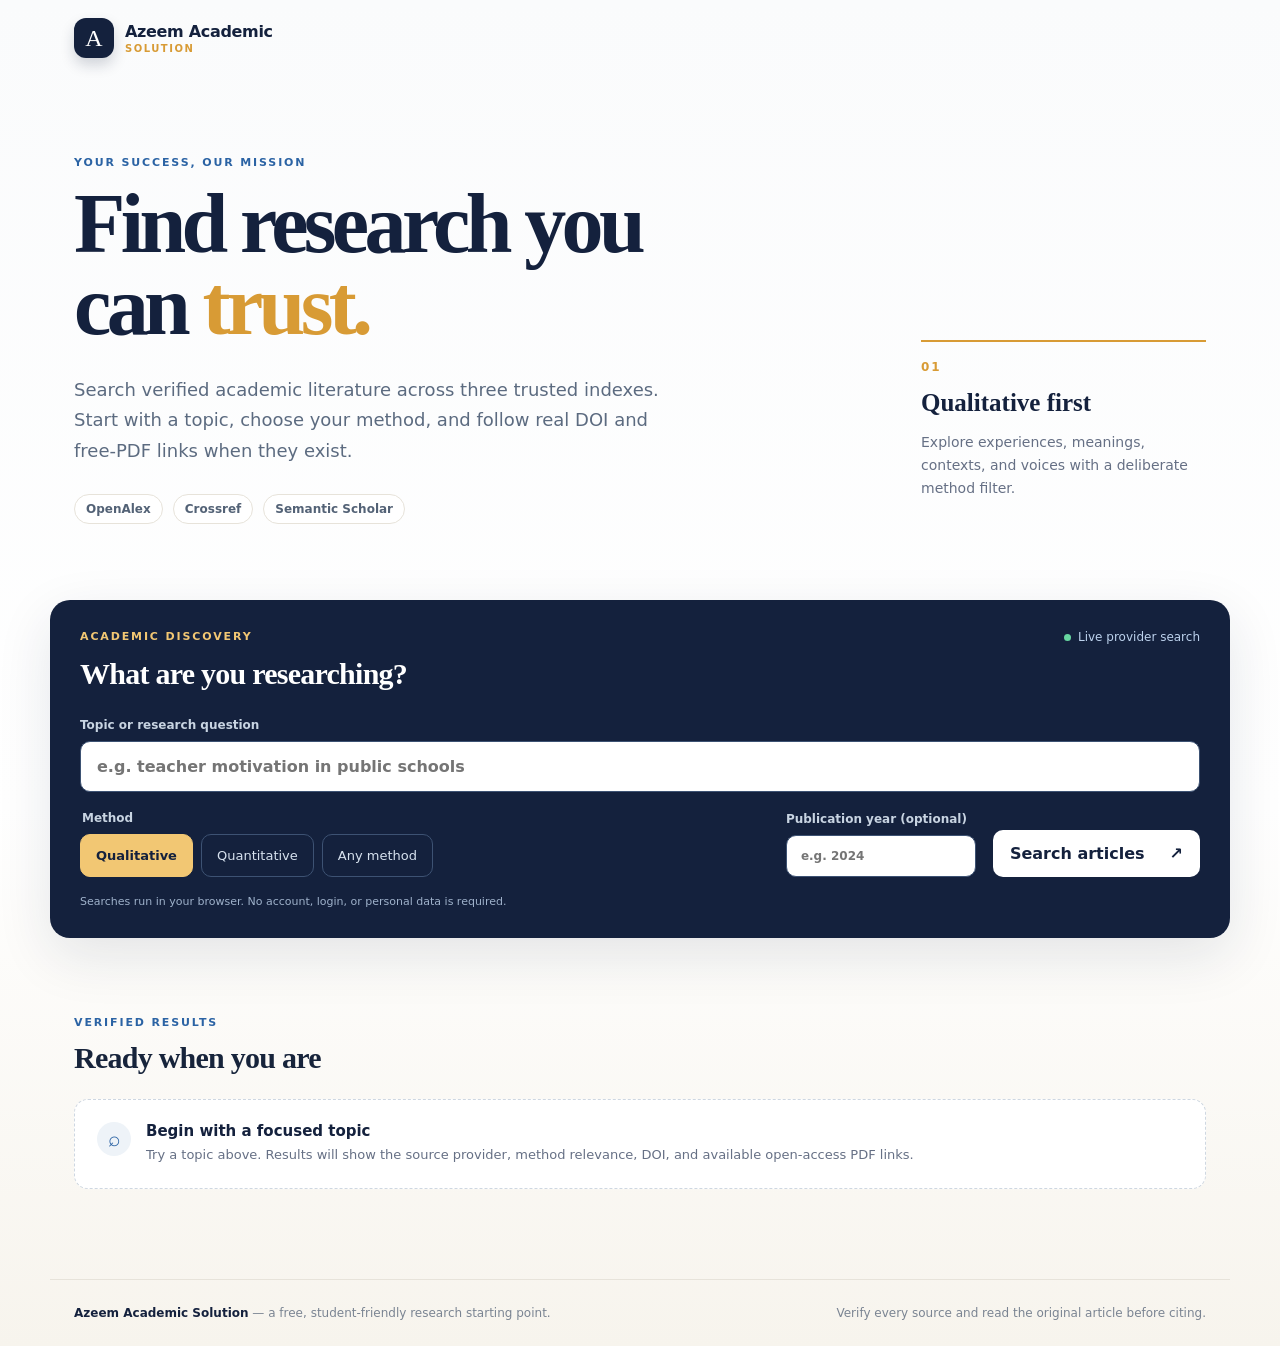
==== index.html @ baf29d05 "Build static academic article finder and PWA" ====
<!doctype html>
<html lang="en">
  <head>
    <meta charset="UTF-8" />
    <meta name="viewport" content="width=device-width, initial-scale=1" />
    <meta name="theme-color" content="#14213d" />
    <meta name="description" content="Azeem Academic Solution helps students find verified qualitative and quantitative research articles from OpenAlex, Crossref, and Semantic Scholar." />
    <meta name="robots" content="index, follow" />
    <link rel="canonical" href="https://azeem-academic-solution.aezeyr7.workers.dev/" />
    <link rel="manifest" href="/manifest.webmanifest" />
    <link rel="apple-touch-icon" href="/assets/icon-192.png" />
    <link rel="icon" type="image/png" href="/assets/icon-192.png" />
    <link rel="preconnect" href="https://api.openalex.org" />
    <link rel="preconnect" href="https://api.crossref.org" />
    <link rel="preconnect" href="https://api.semanticscholar.org" />
    <link rel="stylesheet" href="/styles.css" />
    <title>Azeem Academic Solution | Verified Research Article Finder</title>
    <script type="application/ld+json">
      {
        "@context": "https://schema.org",
        "@type": "WebApplication",
        "name": "Azeem Academic Solution",
        "url": "https://azeem-academic-solution.aezeyr7.workers.dev/",
        "applicationCategory": "EducationalApplication",
        "operatingSystem": "Any",
        "description": "A free research article finder for verified qualitative and quantitative academic sources."
      }
    </script>
  </head>
  <body>
    <header class="site-header">
      <a class="brand" href="/" aria-label="Azeem Academic Solution home">
        <span class="brand-mark">A</span>
        <span><strong>Azeem Academic</strong><small>Solution</small></span>
      </a>
      <button class="install-button" id="installButton" type="button" hidden>Install app</button>
    </header>

    <main>
      <section class="hero" aria-labelledby="page-title">
        <div class="hero-copy">
          <p class="eyebrow">YOUR SUCCESS, OUR MISSION</p>
          <h1 id="page-title">Find research you can <em>trust.</em></h1>
          <p class="lede">Search verified academic literature across three trusted indexes. Start with a topic, choose your method, and follow real DOI and free-PDF links when they exist.</p>
          <div class="trust-row" aria-label="Data sources">
            <span>OpenAlex</span><span>Crossref</span><span>Semantic Scholar</span>
          </div>
        </div>
        <div class="hero-note"><span class="note-number">01</span><strong>Qualitative first</strong><p>Explore experiences, meanings, contexts, and voices with a deliberate method filter.</p></div>
      </section>

      <section class="search-panel" aria-labelledby="search-title">
        <div class="panel-heading"><div><p class="eyebrow">ACADEMIC DISCOVERY</p><h2 id="search-title">What are you researching?</h2></div><span class="live-dot">Live provider search</span></div>
        <form id="searchForm" class="search-form">
          <label class="topic-field">Topic or research question<input id="topic" name="topic" type="search" required minlength="3" placeholder="e.g. teacher motivation in public schools" autocomplete="off" /></label>
          <div class="form-row">
            <fieldset><legend>Method</legend><div class="method-options"><label><input type="radio" name="method" value="qualitative" checked /><span>Qualitative</span></label><label><input type="radio" name="method" value="quantitative" /><span>Quantitative</span></label><label><input type="radio" name="method" value="any" /><span>Any method</span></label></div></fieldset>
            <label class="year-field">Publication year (optional)<input id="year" name="year" type="number" min="1900" max="2100" placeholder="e.g. 2024" /></label>
            <button class="search-button" type="submit"><span>Search articles</span><span aria-hidden="true">↗</span></button>
          </div>
        </form>
        <p class="privacy-note">Searches run in your browser. No account, login, or personal data is required.</p>
      </section>

      <section class="results-section" aria-live="polite" aria-busy="false">
        <div class="results-heading"><div><p class="eyebrow">VERIFIED RESULTS</p><h2 id="resultsTitle">Ready when you are</h2></div><span id="resultCount" class="result-count"></span></div>
        <div id="status" class="status-card"><span class="status-icon">⌕</span><div><strong>Begin with a focused topic</strong><p>Try a topic above. Results will show the source provider, method relevance, DOI, and available open-access PDF links.</p></div></div>
        <div id="results" class="results-grid"></div>
      </section>
    </main>

    <footer class="site-footer"><p><strong>Azeem Academic Solution</strong> — a free, student-friendly research starting point.</p><p>Verify every source and read the original article before citing.</p></footer>
    <script src="/app.js" defer></script>
  </body>
</html>
---- styles.css ----
:root{--navy:#14213d;--ink:#17243b;--muted:#667085;--gold:#d89b35;--cream:#f7f4ed;--paper:#fff;--line:#e7e3da;--blue:#2b63a4;--shadow:0 18px 55px rgba(20,33,61,.11);font-family:Inter,ui-sans-serif,system-ui,-apple-system,BlinkMacSystemFont,"Segoe UI",sans-serif;color:var(--ink);background:#fafbfc}*{box-sizing:border-box}body{margin:0;min-width:320px;background:linear-gradient(180deg,#fafbfc 0,#fff 60%,#f7f4ed 100%)}button,input{font:inherit}.site-header{height:76px;max-width:1180px;margin:auto;padding:0 24px;display:flex;align-items:center;justify-content:space-between}.brand{display:flex;align-items:center;gap:11px;color:var(--navy);text-decoration:none}.brand-mark{display:grid;place-items:center;width:40px;height:40px;border-radius:12px;background:var(--navy);color:#fff;font-family:Georgia,serif;font-size:24px;box-shadow:0 7px 14px rgba(20,33,61,.18)}.brand strong,.brand small{display:block}.brand strong{font-size:16px;letter-spacing:-.02em}.brand small{margin-top:2px;color:var(--gold);font-size:10px;font-weight:800;letter-spacing:.15em;text-transform:uppercase}.install-button{border:1px solid #c9d2df;background:#fff;color:var(--navy);padding:9px 14px;border-radius:999px;font-weight:750;cursor:pointer}.hero{max-width:1180px;margin:0 auto;padding:80px 24px 76px;display:grid;grid-template-columns:minmax(0,1fr) 285px;gap:70px;align-items:end}.eyebrow{margin:0 0 14px;color:var(--blue);font-size:11px;font-weight:850;letter-spacing:.17em}.hero h1{max-width:690px;margin:0;color:var(--navy);font:700 clamp(48px,7vw,84px)/.98 Georgia,"Times New Roman",serif;letter-spacing:-.055em}.hero h1 em{color:var(--gold);font-style:normal}.lede{max-width:620px;margin:27px 0 28px;color:#5c6b80;font-size:18px;line-height:1.7}.trust-row{display:flex;gap:10px;flex-wrap:wrap}.trust-row span{padding:7px 11px;border:1px solid var(--line);border-radius:99px;background:#fff;color:#536276;font-size:12px;font-weight:750}.hero-note{border-top:2px solid var(--gold);padding-top:18px;margin-bottom:10px}.note-number{display:block;color:var(--gold);font-size:12px;font-weight:850;letter-spacing:.15em}.hero-note strong{display:block;margin-top:15px;color:var(--navy);font:600 25px Georgia,serif}.hero-note p{color:var(--muted);line-height:1.65;font-size:14px}.search-panel{max-width:1180px;margin:0 auto;padding:30px;background:var(--navy);color:#fff;border-radius:20px;box-shadow:var(--shadow)}.panel-heading{display:flex;justify-content:space-between;gap:20px;align-items:flex-start}.panel-heading .eyebrow{color:#f2c773}.panel-heading h2,.results-heading h2{margin:0;font:600 30px Georgia,serif;letter-spacing:-.025em}.live-dot{font-size:12px;color:#bdd2ed;white-space:nowrap}.live-dot:before{content:"";display:inline-block;width:7px;height:7px;margin-right:7px;border-radius:50%;background:#67d6a1}.search-form{margin-top:27px}.topic-field,.year-field{display:flex;flex-direction:column;gap:9px;color:#c8d4e2;font-size:12px;font-weight:750}.topic-field input,.year-field input{border:1px solid #3d5273;border-radius:10px;background:#fff;color:var(--ink);outline:none}.topic-field input{padding:15px 16px;font-size:16px}.year-field{min-width:190px}.year-field input{padding:13px 14px}.topic-field input:focus,.year-field input:focus{box-shadow:0 0 0 3px rgba(216,155,53,.35);border-color:var(--gold)}.form-row{display:flex;gap:17px;align-items:end;margin-top:19px}fieldset{border:0;padding:0;margin:0;flex:1}legend{margin-bottom:9px;color:#c8d4e2;font-size:12px;font-weight:750}.method-options{display:flex;gap:8px;flex-wrap:wrap}.method-options label{cursor:pointer}.method-options input{position:absolute;opacity:0}.method-options span{display:block;padding:13px 15px;border:1px solid #3d5273;border-radius:10px;color:#d7e2ef;font-size:13px}.method-options input:checked+span{border-color:#f2c773;background:#f2c773;color:var(--navy);font-weight:800}.search-button{display:flex;justify-content:space-between;align-items:center;gap:25px;padding:14px 17px;min-width:154px;border:0;border-radius:10px;background:#fff;color:var(--navy);font-weight:850;cursor:pointer}.search-button:hover{background:#f2c773}.privacy-note{margin:18px 0 0;color:#9fb2cb;font-size:11px}.results-section{max-width:1180px;margin:0 auto;padding:78px 24px 90px}.results-heading{display:flex;justify-content:space-between;align-items:end;gap:20px;margin-bottom:24px}.results-heading .eyebrow{margin-bottom:12px}.result-count{color:var(--muted);font-size:13px}.status-card{display:flex;gap:15px;align-items:flex-start;padding:22px;border:1px dashed #ced7e1;border-radius:14px;background:#fff;color:var(--muted)}.status-card strong{display:block;color:var(--navy);font-size:15px}.status-card p{margin:5px 0 0;font-size:13px;line-height:1.6}.status-icon{display:grid;place-items:center;width:34px;height:34px;flex:none;border-radius:50%;background:#eef3f8;color:var(--blue);font-size:21px}.results-grid{display:grid;grid-template-columns:repeat(2,minmax(0,1fr));gap:15px}.article-card{padding:22px;border:1px solid var(--line);border-radius:15px;background:#fff;box-shadow:0 5px 18px rgba(20,33,61,.04)}.article-top{display:flex;justify-content:space-between;gap:12px;align-items:start}.provider{color:var(--blue);font-size:10px;font-weight:850;letter-spacing:.13em;text-transform:uppercase}.method-badge{padding:4px 8px;border-radius:999px;background:#eef6f1;color:#267251;font-size:10px;font-weight:800}.article-card h3{margin:12px 0 9px;color:var(--navy);font:600 21px/1.2 Georgia,serif}.authors,.meta{margin:0;color:var(--muted);font-size:12px;line-height:1.55}.meta{margin-top:8px}.article-actions{display:flex;gap:8px;flex-wrap:wrap;margin-top:17px}.article-actions a{display:inline-flex;padding:8px 10px;border:1px solid #d4dce6;border-radius:8px;color:var(--blue);font-size:12px;font-weight:800;text-decoration:none}.article-actions a:hover{border-color:var(--blue);background:#f5f9fd}.article-actions a.primary{background:var(--navy);border-color:var(--navy);color:#fff}.site-footer{max-width:1180px;margin:auto;padding:24px;border-top:1px solid var(--line);display:flex;justify-content:space-between;gap:20px;color:#7a8492;font-size:12px}.site-footer p{margin:0;line-height:1.5}.site-footer strong{color:var(--navy)}@media(max-width:760px){.hero{display:block;padding-top:52px;padding-bottom:48px}.hero-note{margin-top:45px}.search-panel{border-radius:0;padding:27px 20px}.form-row{display:block}.year-field{margin-top:17px}.search-button{width:100%;margin-top:17px}.results-section{padding-top:55px}.results-heading{display:block}.result-count{display:block;margin-top:10px}.results-grid{grid-template-columns:1fr}.site-footer{display:block}.site-footer p+p{margin-top:7px}.panel-heading{display:block}.live-dot{display:block;margin-top:15px}}
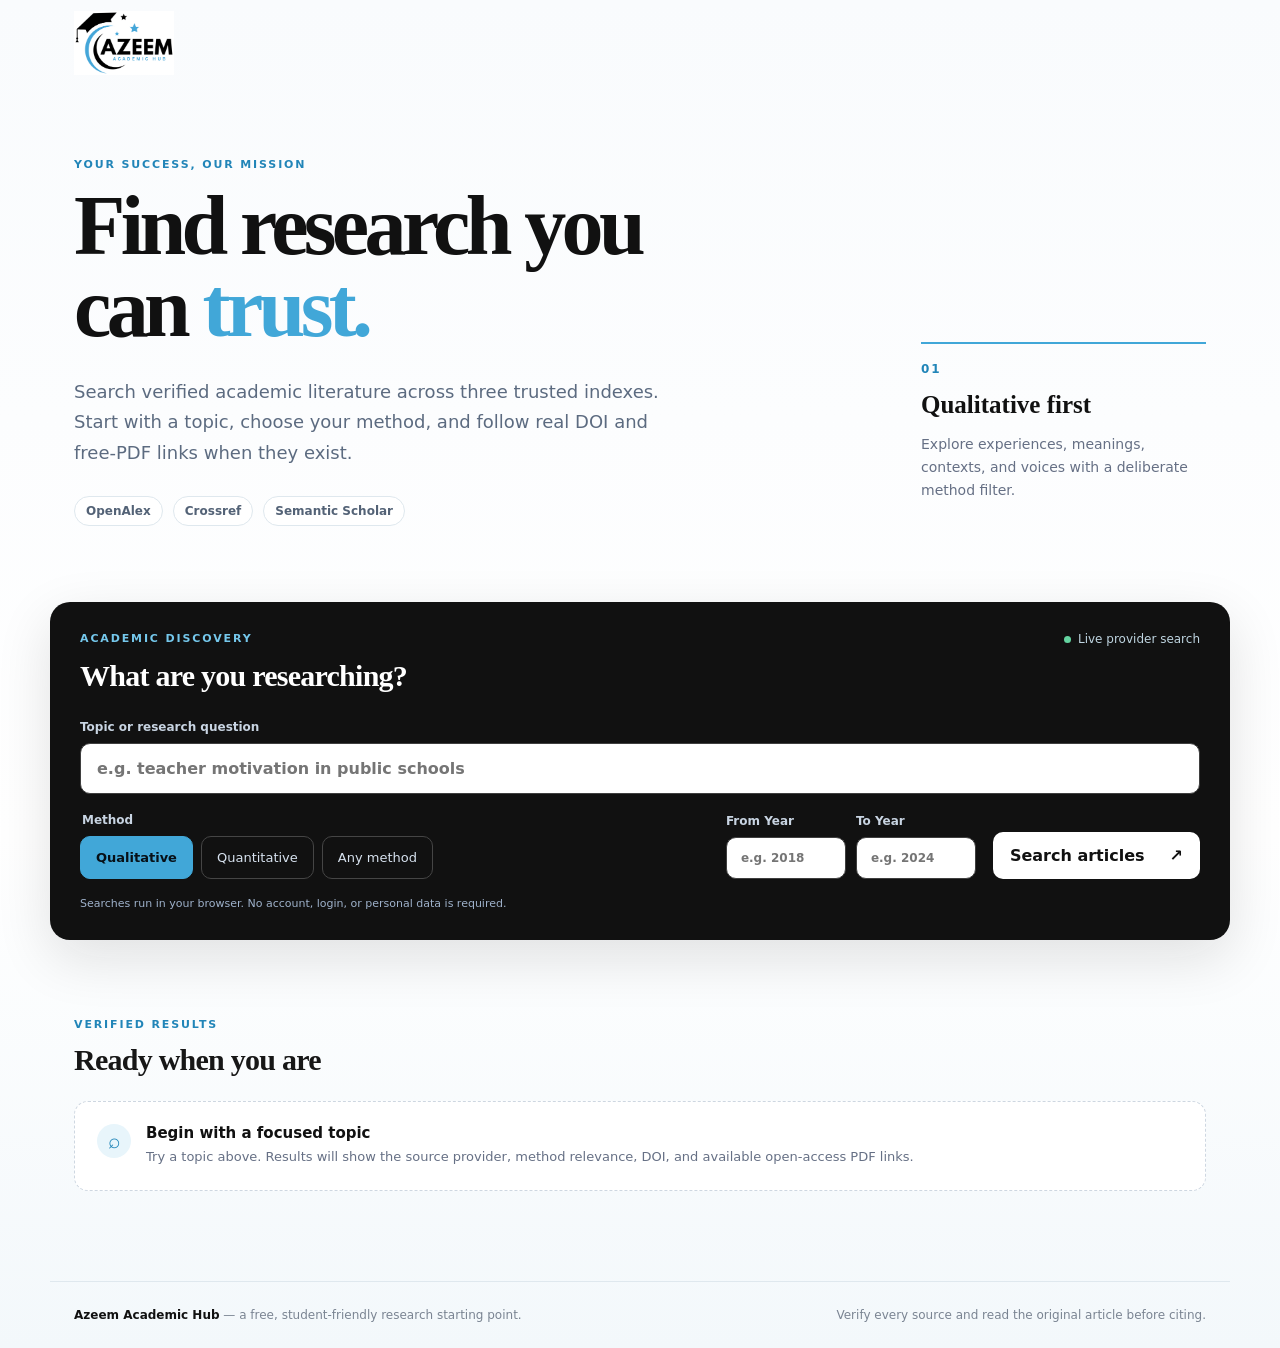
==== commit 292d979d: "Rebrand to Azeem Academic Hub and add year range filters" ====
--- a/index.html
+++ b/index.html
@@ -1,10 +1,11 @@
 <!doctype html>
 <html lang="en">
   <head>
+    <meta name="google-site-verification" content="XqufRr87rA1XYACtvzDFihXVRk45pgaqSo12678m6W8" />
     <meta charset="UTF-8" />
     <meta name="viewport" content="width=device-width, initial-scale=1" />
-    <meta name="theme-color" content="#14213d" />
-    <meta name="description" content="Azeem Academic Solution helps students find verified qualitative and quantitative research articles from OpenAlex, Crossref, and Semantic Scholar." />
+    <meta name="theme-color" content="#111111" />
+    <meta name="description" content="Azeem Academic Hub helps students find verified qualitative and quantitative research articles from OpenAlex, Crossref, and Semantic Scholar." />
     <meta name="robots" content="index, follow" />
     <link rel="canonical" href="https://azeem-academic-solution.aezeyr7.workers.dev/" />
     <link rel="manifest" href="/manifest.webmanifest" />
@@ -14,12 +15,12 @@
     <link rel="preconnect" href="https://api.crossref.org" />
     <link rel="preconnect" href="https://api.semanticscholar.org" />
     <link rel="stylesheet" href="/styles.css" />
-    <title>Azeem Academic Solution | Verified Research Article Finder</title>
+    <title>Azeem Academic Hub | Verified Research Article Finder</title>
     <script type="application/ld+json">
       {
         "@context": "https://schema.org",
         "@type": "WebApplication",
-        "name": "Azeem Academic Solution",
+        "name": "Azeem Academic Hub",
         "url": "https://azeem-academic-solution.aezeyr7.workers.dev/",
         "applicationCategory": "EducationalApplication",
         "operatingSystem": "Any",
@@ -29,9 +30,8 @@
   </head>
   <body>
     <header class="site-header">
-      <a class="brand" href="/" aria-label="Azeem Academic Solution home">
-        <span class="brand-mark">A</span>
-        <span><strong>Azeem Academic</strong><small>Solution</small></span>
+      <a class="brand" href="/" aria-label="Azeem Academic Hub home">
+        <img class="brand-logo" src="/assets/azeem-academic-hub-logo.png" alt="Azeem Academic Hub" />
       </a>
       <button class="install-button" id="installButton" type="button" hidden>Install app</button>
     </header>
@@ -55,7 +55,10 @@
           <label class="topic-field">Topic or research question<input id="topic" name="topic" type="search" required minlength="3" placeholder="e.g. teacher motivation in public schools" autocomplete="off" /></label>
           <div class="form-row">
             <fieldset><legend>Method</legend><div class="method-options"><label><input type="radio" name="method" value="qualitative" checked /><span>Qualitative</span></label><label><input type="radio" name="method" value="quantitative" /><span>Quantitative</span></label><label><input type="radio" name="method" value="any" /><span>Any method</span></label></div></fieldset>
-            <label class="year-field">Publication year (optional)<input id="year" name="year" type="number" min="1900" max="2100" placeholder="e.g. 2024" /></label>
+            <div class="year-range" aria-label="Publication year range">
+              <label class="year-field">From Year<input id="fromYear" name="fromYear" type="number" min="1900" max="2100" placeholder="e.g. 2018" /></label>
+              <label class="year-field">To Year<input id="toYear" name="toYear" type="number" min="1900" max="2100" placeholder="e.g. 2024" /></label>
+            </div>
             <button class="search-button" type="submit"><span>Search articles</span><span aria-hidden="true">↗</span></button>
           </div>
         </form>
@@ -69,7 +72,7 @@
       </section>
     </main>
 
-    <footer class="site-footer"><p><strong>Azeem Academic Solution</strong> — a free, student-friendly research starting point.</p><p>Verify every source and read the original article before citing.</p></footer>
+    <footer class="site-footer"><p><strong>Azeem Academic Hub</strong> — a free, student-friendly research starting point.</p><p>Verify every source and read the original article before citing.</p></footer>
     <script src="/app.js" defer></script>
   </body>
 </html>
--- a/styles.css
+++ b/styles.css
@@ -1 +1 @@
-:root{--navy:#14213d;--ink:#17243b;--muted:#667085;--gold:#d89b35;--cream:#f7f4ed;--paper:#fff;--line:#e7e3da;--blue:#2b63a4;--shadow:0 18px 55px rgba(20,33,61,.11);font-family:Inter,ui-sans-serif,system-ui,-apple-system,BlinkMacSystemFont,"Segoe UI",sans-serif;color:var(--ink);background:#fafbfc}*{box-sizing:border-box}body{margin:0;min-width:320px;background:linear-gradient(180deg,#fafbfc 0,#fff 60%,#f7f4ed 100%)}button,input{font:inherit}.site-header{height:76px;max-width:1180px;margin:auto;padding:0 24px;display:flex;align-items:center;justify-content:space-between}.brand{display:flex;align-items:center;gap:11px;color:var(--navy);text-decoration:none}.brand-mark{display:grid;place-items:center;width:40px;height:40px;border-radius:12px;background:var(--navy);color:#fff;font-family:Georgia,serif;font-size:24px;box-shadow:0 7px 14px rgba(20,33,61,.18)}.brand strong,.brand small{display:block}.brand strong{font-size:16px;letter-spacing:-.02em}.brand small{margin-top:2px;color:var(--gold);font-size:10px;font-weight:800;letter-spacing:.15em;text-transform:uppercase}.install-button{border:1px solid #c9d2df;background:#fff;color:var(--navy);padding:9px 14px;border-radius:999px;font-weight:750;cursor:pointer}.hero{max-width:1180px;margin:0 auto;padding:80px 24px 76px;display:grid;grid-template-columns:minmax(0,1fr) 285px;gap:70px;align-items:end}.eyebrow{margin:0 0 14px;color:var(--blue);font-size:11px;font-weight:850;letter-spacing:.17em}.hero h1{max-width:690px;margin:0;color:var(--navy);font:700 clamp(48px,7vw,84px)/.98 Georgia,"Times New Roman",serif;letter-spacing:-.055em}.hero h1 em{color:var(--gold);font-style:normal}.lede{max-width:620px;margin:27px 0 28px;color:#5c6b80;font-size:18px;line-height:1.7}.trust-row{display:flex;gap:10px;flex-wrap:wrap}.trust-row span{padding:7px 11px;border:1px solid var(--line);border-radius:99px;background:#fff;color:#536276;font-size:12px;font-weight:750}.hero-note{border-top:2px solid var(--gold);padding-top:18px;margin-bottom:10px}.note-number{display:block;color:var(--gold);font-size:12px;font-weight:850;letter-spacing:.15em}.hero-note strong{display:block;margin-top:15px;color:var(--navy);font:600 25px Georgia,serif}.hero-note p{color:var(--muted);line-height:1.65;font-size:14px}.search-panel{max-width:1180px;margin:0 auto;padding:30px;background:var(--navy);color:#fff;border-radius:20px;box-shadow:var(--shadow)}.panel-heading{display:flex;justify-content:space-between;gap:20px;align-items:flex-start}.panel-heading .eyebrow{color:#f2c773}.panel-heading h2,.results-heading h2{margin:0;font:600 30px Georgia,serif;letter-spacing:-.025em}.live-dot{font-size:12px;color:#bdd2ed;white-space:nowrap}.live-dot:before{content:"";display:inline-block;width:7px;height:7px;margin-right:7px;border-radius:50%;background:#67d6a1}.search-form{margin-top:27px}.topic-field,.year-field{display:flex;flex-direction:column;gap:9px;color:#c8d4e2;font-size:12px;font-weight:750}.topic-field input,.year-field input{border:1px solid #3d5273;border-radius:10px;background:#fff;color:var(--ink);outline:none}.topic-field input{padding:15px 16px;font-size:16px}.year-field{min-width:190px}.year-field input{padding:13px 14px}.topic-field input:focus,.year-field input:focus{box-shadow:0 0 0 3px rgba(216,155,53,.35);border-color:var(--gold)}.form-row{display:flex;gap:17px;align-items:end;margin-top:19px}fieldset{border:0;padding:0;margin:0;flex:1}legend{margin-bottom:9px;color:#c8d4e2;font-size:12px;font-weight:750}.method-options{display:flex;gap:8px;flex-wrap:wrap}.method-options label{cursor:pointer}.method-options input{position:absolute;opacity:0}.method-options span{display:block;padding:13px 15px;border:1px solid #3d5273;border-radius:10px;color:#d7e2ef;font-size:13px}.method-options input:checked+span{border-color:#f2c773;background:#f2c773;color:var(--navy);font-weight:800}.search-button{display:flex;justify-content:space-between;align-items:center;gap:25px;padding:14px 17px;min-width:154px;border:0;border-radius:10px;background:#fff;color:var(--navy);font-weight:850;cursor:pointer}.search-button:hover{background:#f2c773}.privacy-note{margin:18px 0 0;color:#9fb2cb;font-size:11px}.results-section{max-width:1180px;margin:0 auto;padding:78px 24px 90px}.results-heading{display:flex;justify-content:space-between;align-items:end;gap:20px;margin-bottom:24px}.results-heading .eyebrow{margin-bottom:12px}.result-count{color:var(--muted);font-size:13px}.status-card{display:flex;gap:15px;align-items:flex-start;padding:22px;border:1px dashed #ced7e1;border-radius:14px;background:#fff;color:var(--muted)}.status-card strong{display:block;color:var(--navy);font-size:15px}.status-card p{margin:5px 0 0;font-size:13px;line-height:1.6}.status-icon{display:grid;place-items:center;width:34px;height:34px;flex:none;border-radius:50%;background:#eef3f8;color:var(--blue);font-size:21px}.results-grid{display:grid;grid-template-columns:repeat(2,minmax(0,1fr));gap:15px}.article-card{padding:22px;border:1px solid var(--line);border-radius:15px;background:#fff;box-shadow:0 5px 18px rgba(20,33,61,.04)}.article-top{display:flex;justify-content:space-between;gap:12px;align-items:start}.provider{color:var(--blue);font-size:10px;font-weight:850;letter-spacing:.13em;text-transform:uppercase}.method-badge{padding:4px 8px;border-radius:999px;background:#eef6f1;color:#267251;font-size:10px;font-weight:800}.article-card h3{margin:12px 0 9px;color:var(--navy);font:600 21px/1.2 Georgia,serif}.authors,.meta{margin:0;color:var(--muted);font-size:12px;line-height:1.55}.meta{margin-top:8px}.article-actions{display:flex;gap:8px;flex-wrap:wrap;margin-top:17px}.article-actions a{display:inline-flex;padding:8px 10px;border:1px solid #d4dce6;border-radius:8px;color:var(--blue);font-size:12px;font-weight:800;text-decoration:none}.article-actions a:hover{border-color:var(--blue);background:#f5f9fd}.article-actions a.primary{background:var(--navy);border-color:var(--navy);color:#fff}.site-footer{max-width:1180px;margin:auto;padding:24px;border-top:1px solid var(--line);display:flex;justify-content:space-between;gap:20px;color:#7a8492;font-size:12px}.site-footer p{margin:0;line-height:1.5}.site-footer strong{color:var(--navy)}@media(max-width:760px){.hero{display:block;padding-top:52px;padding-bottom:48px}.hero-note{margin-top:45px}.search-panel{border-radius:0;padding:27px 20px}.form-row{display:block}.year-field{margin-top:17px}.search-button{width:100%;margin-top:17px}.results-section{padding-top:55px}.results-heading{display:block}.result-count{display:block;margin-top:10px}.results-grid{grid-template-columns:1fr}.site-footer{display:block}.site-footer p+p{margin-top:7px}.panel-heading{display:block}.live-dot{display:block;margin-top:15px}}
+:root{--navy:#111111;--ink:#171717;--muted:#667085;--accent:#41a7d8;--accent-dark:#2185b8;--cream:#f5f9fc;--paper:#fff;--line:#dfe8ee;--shadow:0 18px 55px rgba(17,17,17,.12);font-family:Inter,ui-sans-serif,system-ui,-apple-system,BlinkMacSystemFont,"Segoe UI",sans-serif;color:var(--ink);background:#f9fbfd}*{box-sizing:border-box}body{margin:0;min-width:320px;background:linear-gradient(180deg,#f9fbfd 0,#fff 62%,#f3f8fb 100%)}button,input{font:inherit}.site-header{height:86px;max-width:1180px;margin:auto;padding:0 24px;display:flex;align-items:center;justify-content:space-between}.brand{display:flex;align-items:center;color:var(--navy);text-decoration:none}.brand-logo{display:block;width:196px;height:auto;max-height:64px;object-fit:contain;object-position:left center}.install-button{border:1px solid #bfd3df;background:#fff;color:var(--navy);padding:9px 14px;border-radius:999px;font-weight:750;cursor:pointer}.hero{max-width:1180px;margin:0 auto;padding:72px 24px 76px;display:grid;grid-template-columns:minmax(0,1fr) 285px;gap:70px;align-items:end}.eyebrow{margin:0 0 14px;color:var(--accent-dark);font-size:11px;font-weight:850;letter-spacing:.17em}.hero h1{max-width:690px;margin:0;color:var(--navy);font:700 clamp(48px,7vw,84px)/.98 Georgia,"Times New Roman",serif;letter-spacing:-.055em}.hero h1 em{color:var(--accent);font-style:normal}.lede{max-width:620px;margin:27px 0 28px;color:#5c6b80;font-size:18px;line-height:1.7}.trust-row{display:flex;gap:10px;flex-wrap:wrap}.trust-row span{padding:7px 11px;border:1px solid var(--line);border-radius:99px;background:#fff;color:#536276;font-size:12px;font-weight:750}.hero-note{border-top:2px solid var(--accent);padding-top:18px;margin-bottom:10px}.note-number{display:block;color:var(--accent-dark);font-size:12px;font-weight:850;letter-spacing:.15em}.hero-note strong{display:block;margin-top:15px;color:var(--navy);font:600 25px Georgia,serif}.hero-note p{color:var(--muted);line-height:1.65;font-size:14px}.search-panel{max-width:1180px;margin:0 auto;padding:30px;background:var(--navy);color:#fff;border-radius:20px;box-shadow:var(--shadow)}.panel-heading{display:flex;justify-content:space-between;gap:20px;align-items:flex-start}.panel-heading .eyebrow{color:#75c8ec}.panel-heading h2,.results-heading h2{margin:0;font:600 30px Georgia,serif;letter-spacing:-.025em}.live-dot{font-size:12px;color:#bfd5e1;white-space:nowrap}.live-dot:before{content:"";display:inline-block;width:7px;height:7px;margin-right:7px;border-radius:50%;background:#64d4a0}.search-form{margin-top:27px}.topic-field,.year-field{display:flex;flex-direction:column;gap:9px;color:#c8d4e2;font-size:12px;font-weight:750}.topic-field input,.year-field input{border:1px solid #3f3f3f;border-radius:10px;background:#fff;color:var(--ink);outline:none}.topic-field input{padding:15px 16px;font-size:16px}.year-field{min-width:0}.year-field input{padding:13px 14px}.topic-field input:focus,.year-field input:focus{box-shadow:0 0 0 3px rgba(65,167,216,.35);border-color:var(--accent)}.form-row{display:flex;gap:17px;align-items:end;margin-top:19px}fieldset{border:0;padding:0;margin:0;flex:1}legend{margin-bottom:9px;color:#c8d4e2;font-size:12px;font-weight:750}.method-options{display:flex;gap:8px;flex-wrap:wrap}.method-options label{cursor:pointer}.method-options input{position:absolute;opacity:0}.method-options span{display:block;padding:13px 15px;border:1px solid #454545;border-radius:10px;color:#d7e2ef;font-size:13px}.method-options input:checked+span{border-color:var(--accent);background:var(--accent);color:#071017;font-weight:800}.year-range{display:grid;grid-template-columns:1fr 1fr;gap:10px;min-width:250px}.search-button{display:flex;justify-content:space-between;align-items:center;gap:25px;padding:14px 17px;min-width:154px;border:0;border-radius:10px;background:#fff;color:var(--navy);font-weight:850;cursor:pointer}.search-button:hover{background:var(--accent)}.privacy-note{margin:18px 0 0;color:#9fb2cb;font-size:11px}.results-section{max-width:1180px;margin:0 auto;padding:78px 24px 90px}.results-heading{display:flex;justify-content:space-between;align-items:end;gap:20px;margin-bottom:24px}.results-heading .eyebrow{margin-bottom:12px}.result-count{color:var(--muted);font-size:13px}.status-card{display:flex;gap:15px;align-items:flex-start;padding:22px;border:1px dashed #ced7e1;border-radius:14px;background:#fff;color:var(--muted)}.status-card strong{display:block;color:var(--navy);font-size:15px}.status-card p{margin:5px 0 0;font-size:13px;line-height:1.6}.status-icon{display:grid;place-items:center;width:34px;height:34px;flex:none;border-radius:50%;background:#e8f5fb;color:var(--accent-dark);font-size:21px}.results-grid{display:grid;grid-template-columns:repeat(2,minmax(0,1fr));gap:15px}.article-card{padding:22px;border:1px solid var(--line);border-radius:15px;background:#fff;box-shadow:0 5px 18px rgba(17,17,17,.04)}.article-top{display:flex;justify-content:space-between;gap:12px;align-items:start}.provider{color:var(--accent-dark);font-size:10px;font-weight:850;letter-spacing:.13em;text-transform:uppercase}.method-badge{padding:4px 8px;border-radius:999px;background:#eaf7fc;color:#1e6d96;font-size:10px;font-weight:800}.article-card h3{margin:12px 0 9px;color:var(--navy);font:600 21px/1.2 Georgia,serif}.authors,.meta{margin:0;color:var(--muted);font-size:12px;line-height:1.55}.meta{margin-top:8px}.article-actions{display:flex;gap:8px;flex-wrap:wrap;margin-top:17px}.article-actions a{display:inline-flex;padding:8px 10px;border:1px solid #cbdde7;border-radius:8px;color:var(--accent-dark);font-size:12px;font-weight:800;text-decoration:none}.article-actions a:hover{border-color:var(--accent-dark);background:#f2faff}.article-actions a.primary{background:var(--navy);border-color:var(--navy);color:#fff}.site-footer{max-width:1180px;margin:auto;padding:24px;border-top:1px solid var(--line);display:flex;justify-content:space-between;gap:20px;color:#7a8492;font-size:12px}.site-footer p{margin:0;line-height:1.5}.site-footer strong{color:var(--navy)}@media(max-width:760px){.site-header{height:78px}.brand-logo{width:170px;max-height:58px}.hero{display:block;padding-top:52px;padding-bottom:48px}.hero-note{margin-top:45px}.search-panel{border-radius:0;padding:27px 20px}.form-row{display:block}.year-range{margin-top:17px;min-width:0}.search-button{width:100%;margin-top:17px}.results-section{padding-top:55px}.results-heading{display:block}.result-count{display:block;margin-top:10px}.results-grid{grid-template-columns:1fr}.site-footer{display:block}.site-footer p+p{margin-top:7px}.panel-heading{display:block}.live-dot{display:block;margin-top:15px}}
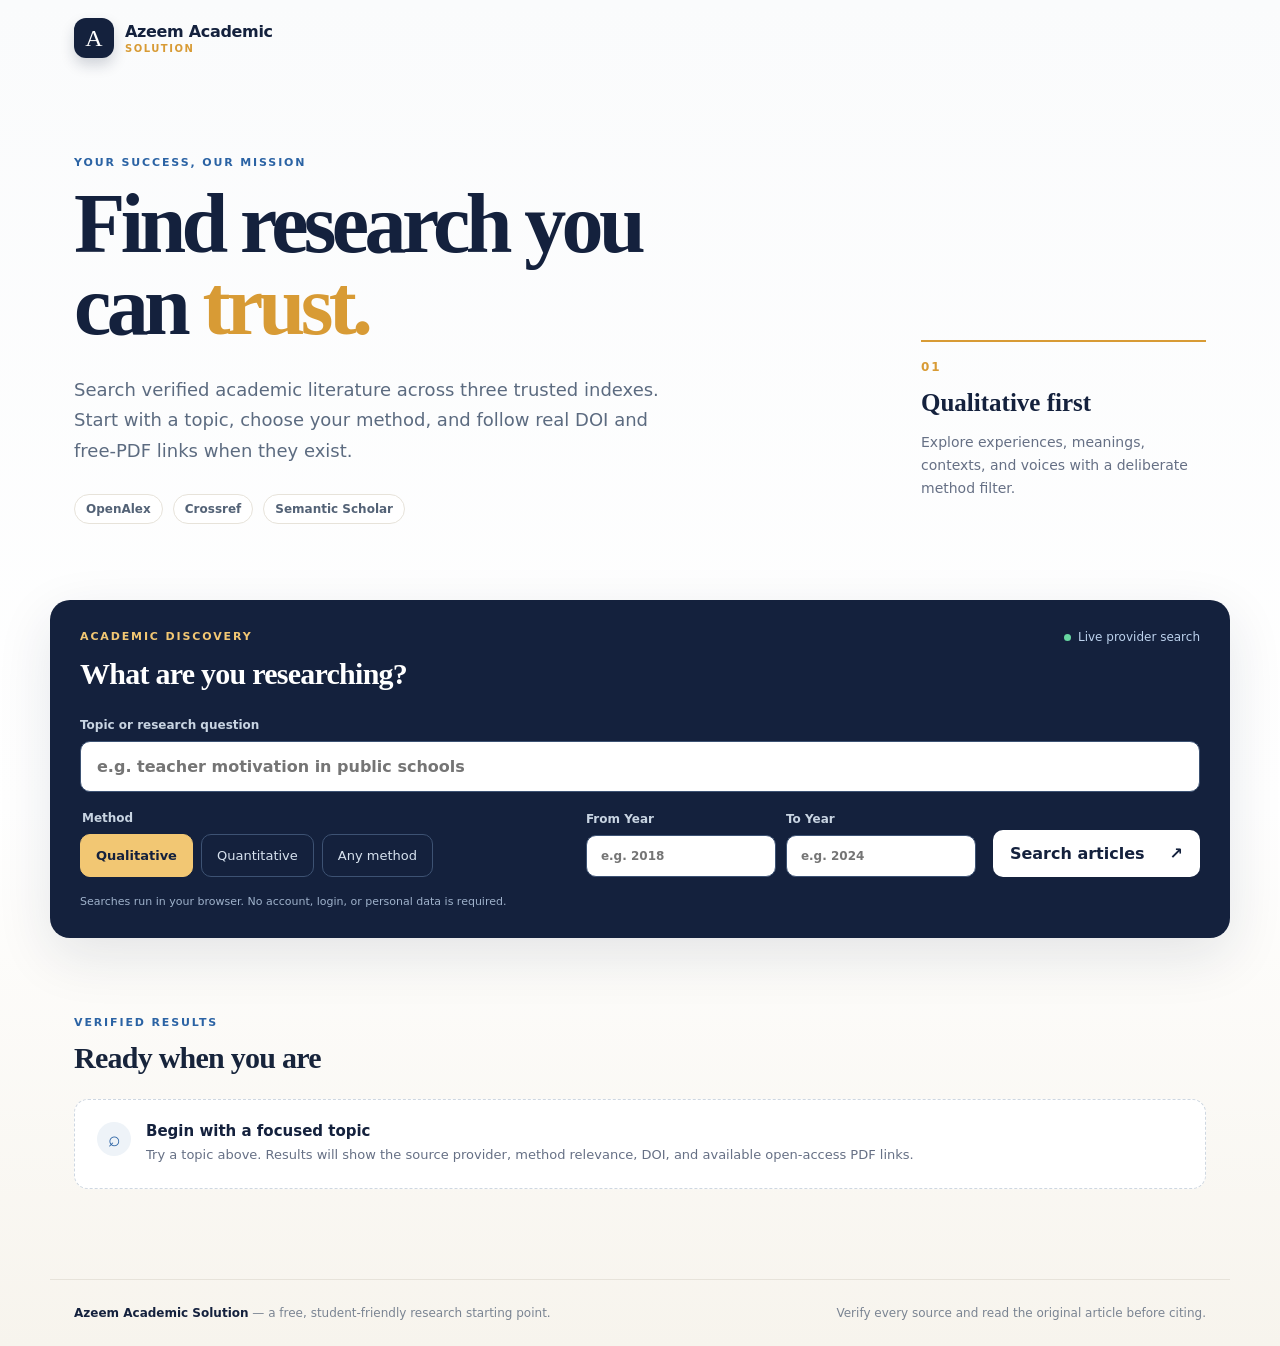
==== commit c5b6a119: "Restore Solution branding and retain year range filters" ====
--- a/index.html
+++ b/index.html
@@ -4,8 +4,8 @@
     <meta name="google-site-verification" content="XqufRr87rA1XYACtvzDFihXVRk45pgaqSo12678m6W8" />
     <meta charset="UTF-8" />
     <meta name="viewport" content="width=device-width, initial-scale=1" />
-    <meta name="theme-color" content="#111111" />
-    <meta name="description" content="Azeem Academic Hub helps students find verified qualitative and quantitative research articles from OpenAlex, Crossref, and Semantic Scholar." />
+    <meta name="theme-color" content="#14213d" />
+    <meta name="description" content="Azeem Academic Solution helps students find verified qualitative and quantitative research articles from OpenAlex, Crossref, and Semantic Scholar." />
     <meta name="robots" content="index, follow" />
     <link rel="canonical" href="https://azeem-academic-solution.aezeyr7.workers.dev/" />
     <link rel="manifest" href="/manifest.webmanifest" />
@@ -15,12 +15,12 @@
     <link rel="preconnect" href="https://api.crossref.org" />
     <link rel="preconnect" href="https://api.semanticscholar.org" />
     <link rel="stylesheet" href="/styles.css" />
-    <title>Azeem Academic Hub | Verified Research Article Finder</title>
+    <title>Azeem Academic Solution | Verified Research Article Finder</title>
     <script type="application/ld+json">
       {
         "@context": "https://schema.org",
         "@type": "WebApplication",
-        "name": "Azeem Academic Hub",
+        "name": "Azeem Academic Solution",
         "url": "https://azeem-academic-solution.aezeyr7.workers.dev/",
         "applicationCategory": "EducationalApplication",
         "operatingSystem": "Any",
@@ -30,8 +30,9 @@
   </head>
   <body>
     <header class="site-header">
-      <a class="brand" href="/" aria-label="Azeem Academic Hub home">
-        <img class="brand-logo" src="/assets/azeem-academic-hub-logo.png" alt="Azeem Academic Hub" />
+      <a class="brand" href="/" aria-label="Azeem Academic Solution home">
+        <span class="brand-mark">A</span>
+        <span><strong>Azeem Academic</strong><small>Solution</small></span>
       </a>
       <button class="install-button" id="installButton" type="button" hidden>Install app</button>
     </header>
@@ -72,7 +73,7 @@
       </section>
     </main>
 
-    <footer class="site-footer"><p><strong>Azeem Academic Hub</strong> — a free, student-friendly research starting point.</p><p>Verify every source and read the original article before citing.</p></footer>
+    <footer class="site-footer"><p><strong>Azeem Academic Solution</strong> — a free, student-friendly research starting point.</p><p>Verify every source and read the original article before citing.</p></footer>
     <script src="/app.js" defer></script>
   </body>
 </html>
--- a/styles.css
+++ b/styles.css
@@ -1 +1 @@
-:root{--navy:#111111;--ink:#171717;--muted:#667085;--accent:#41a7d8;--accent-dark:#2185b8;--cream:#f5f9fc;--paper:#fff;--line:#dfe8ee;--shadow:0 18px 55px rgba(17,17,17,.12);font-family:Inter,ui-sans-serif,system-ui,-apple-system,BlinkMacSystemFont,"Segoe UI",sans-serif;color:var(--ink);background:#f9fbfd}*{box-sizing:border-box}body{margin:0;min-width:320px;background:linear-gradient(180deg,#f9fbfd 0,#fff 62%,#f3f8fb 100%)}button,input{font:inherit}.site-header{height:86px;max-width:1180px;margin:auto;padding:0 24px;display:flex;align-items:center;justify-content:space-between}.brand{display:flex;align-items:center;color:var(--navy);text-decoration:none}.brand-logo{display:block;width:196px;height:auto;max-height:64px;object-fit:contain;object-position:left center}.install-button{border:1px solid #bfd3df;background:#fff;color:var(--navy);padding:9px 14px;border-radius:999px;font-weight:750;cursor:pointer}.hero{max-width:1180px;margin:0 auto;padding:72px 24px 76px;display:grid;grid-template-columns:minmax(0,1fr) 285px;gap:70px;align-items:end}.eyebrow{margin:0 0 14px;color:var(--accent-dark);font-size:11px;font-weight:850;letter-spacing:.17em}.hero h1{max-width:690px;margin:0;color:var(--navy);font:700 clamp(48px,7vw,84px)/.98 Georgia,"Times New Roman",serif;letter-spacing:-.055em}.hero h1 em{color:var(--accent);font-style:normal}.lede{max-width:620px;margin:27px 0 28px;color:#5c6b80;font-size:18px;line-height:1.7}.trust-row{display:flex;gap:10px;flex-wrap:wrap}.trust-row span{padding:7px 11px;border:1px solid var(--line);border-radius:99px;background:#fff;color:#536276;font-size:12px;font-weight:750}.hero-note{border-top:2px solid var(--accent);padding-top:18px;margin-bottom:10px}.note-number{display:block;color:var(--accent-dark);font-size:12px;font-weight:850;letter-spacing:.15em}.hero-note strong{display:block;margin-top:15px;color:var(--navy);font:600 25px Georgia,serif}.hero-note p{color:var(--muted);line-height:1.65;font-size:14px}.search-panel{max-width:1180px;margin:0 auto;padding:30px;background:var(--navy);color:#fff;border-radius:20px;box-shadow:var(--shadow)}.panel-heading{display:flex;justify-content:space-between;gap:20px;align-items:flex-start}.panel-heading .eyebrow{color:#75c8ec}.panel-heading h2,.results-heading h2{margin:0;font:600 30px Georgia,serif;letter-spacing:-.025em}.live-dot{font-size:12px;color:#bfd5e1;white-space:nowrap}.live-dot:before{content:"";display:inline-block;width:7px;height:7px;margin-right:7px;border-radius:50%;background:#64d4a0}.search-form{margin-top:27px}.topic-field,.year-field{display:flex;flex-direction:column;gap:9px;color:#c8d4e2;font-size:12px;font-weight:750}.topic-field input,.year-field input{border:1px solid #3f3f3f;border-radius:10px;background:#fff;color:var(--ink);outline:none}.topic-field input{padding:15px 16px;font-size:16px}.year-field{min-width:0}.year-field input{padding:13px 14px}.topic-field input:focus,.year-field input:focus{box-shadow:0 0 0 3px rgba(65,167,216,.35);border-color:var(--accent)}.form-row{display:flex;gap:17px;align-items:end;margin-top:19px}fieldset{border:0;padding:0;margin:0;flex:1}legend{margin-bottom:9px;color:#c8d4e2;font-size:12px;font-weight:750}.method-options{display:flex;gap:8px;flex-wrap:wrap}.method-options label{cursor:pointer}.method-options input{position:absolute;opacity:0}.method-options span{display:block;padding:13px 15px;border:1px solid #454545;border-radius:10px;color:#d7e2ef;font-size:13px}.method-options input:checked+span{border-color:var(--accent);background:var(--accent);color:#071017;font-weight:800}.year-range{display:grid;grid-template-columns:1fr 1fr;gap:10px;min-width:250px}.search-button{display:flex;justify-content:space-between;align-items:center;gap:25px;padding:14px 17px;min-width:154px;border:0;border-radius:10px;background:#fff;color:var(--navy);font-weight:850;cursor:pointer}.search-button:hover{background:var(--accent)}.privacy-note{margin:18px 0 0;color:#9fb2cb;font-size:11px}.results-section{max-width:1180px;margin:0 auto;padding:78px 24px 90px}.results-heading{display:flex;justify-content:space-between;align-items:end;gap:20px;margin-bottom:24px}.results-heading .eyebrow{margin-bottom:12px}.result-count{color:var(--muted);font-size:13px}.status-card{display:flex;gap:15px;align-items:flex-start;padding:22px;border:1px dashed #ced7e1;border-radius:14px;background:#fff;color:var(--muted)}.status-card strong{display:block;color:var(--navy);font-size:15px}.status-card p{margin:5px 0 0;font-size:13px;line-height:1.6}.status-icon{display:grid;place-items:center;width:34px;height:34px;flex:none;border-radius:50%;background:#e8f5fb;color:var(--accent-dark);font-size:21px}.results-grid{display:grid;grid-template-columns:repeat(2,minmax(0,1fr));gap:15px}.article-card{padding:22px;border:1px solid var(--line);border-radius:15px;background:#fff;box-shadow:0 5px 18px rgba(17,17,17,.04)}.article-top{display:flex;justify-content:space-between;gap:12px;align-items:start}.provider{color:var(--accent-dark);font-size:10px;font-weight:850;letter-spacing:.13em;text-transform:uppercase}.method-badge{padding:4px 8px;border-radius:999px;background:#eaf7fc;color:#1e6d96;font-size:10px;font-weight:800}.article-card h3{margin:12px 0 9px;color:var(--navy);font:600 21px/1.2 Georgia,serif}.authors,.meta{margin:0;color:var(--muted);font-size:12px;line-height:1.55}.meta{margin-top:8px}.article-actions{display:flex;gap:8px;flex-wrap:wrap;margin-top:17px}.article-actions a{display:inline-flex;padding:8px 10px;border:1px solid #cbdde7;border-radius:8px;color:var(--accent-dark);font-size:12px;font-weight:800;text-decoration:none}.article-actions a:hover{border-color:var(--accent-dark);background:#f2faff}.article-actions a.primary{background:var(--navy);border-color:var(--navy);color:#fff}.site-footer{max-width:1180px;margin:auto;padding:24px;border-top:1px solid var(--line);display:flex;justify-content:space-between;gap:20px;color:#7a8492;font-size:12px}.site-footer p{margin:0;line-height:1.5}.site-footer strong{color:var(--navy)}@media(max-width:760px){.site-header{height:78px}.brand-logo{width:170px;max-height:58px}.hero{display:block;padding-top:52px;padding-bottom:48px}.hero-note{margin-top:45px}.search-panel{border-radius:0;padding:27px 20px}.form-row{display:block}.year-range{margin-top:17px;min-width:0}.search-button{width:100%;margin-top:17px}.results-section{padding-top:55px}.results-heading{display:block}.result-count{display:block;margin-top:10px}.results-grid{grid-template-columns:1fr}.site-footer{display:block}.site-footer p+p{margin-top:7px}.panel-heading{display:block}.live-dot{display:block;margin-top:15px}}
+:root{--navy:#14213d;--ink:#17243b;--muted:#667085;--gold:#d89b35;--cream:#f7f4ed;--paper:#fff;--line:#e7e3da;--blue:#2b63a4;--shadow:0 18px 55px rgba(20,33,61,.11);font-family:Inter,ui-sans-serif,system-ui,-apple-system,BlinkMacSystemFont,"Segoe UI",sans-serif;color:var(--ink);background:#fafbfc}*{box-sizing:border-box}body{margin:0;min-width:320px;background:linear-gradient(180deg,#fafbfc 0,#fff 60%,#f7f4ed 100%)}button,input{font:inherit}.site-header{height:76px;max-width:1180px;margin:auto;padding:0 24px;display:flex;align-items:center;justify-content:space-between}.brand{display:flex;align-items:center;gap:11px;color:var(--navy);text-decoration:none}.brand-mark{display:grid;place-items:center;width:40px;height:40px;border-radius:12px;background:var(--navy);color:#fff;font-family:Georgia,serif;font-size:24px;box-shadow:0 7px 14px rgba(20,33,61,.18)}.brand strong,.brand small{display:block}.brand strong{font-size:16px;letter-spacing:-.02em}.brand small{margin-top:2px;color:var(--gold);font-size:10px;font-weight:800;letter-spacing:.15em;text-transform:uppercase}.install-button{border:1px solid #c9d2df;background:#fff;color:var(--navy);padding:9px 14px;border-radius:999px;font-weight:750;cursor:pointer}.hero{max-width:1180px;margin:0 auto;padding:80px 24px 76px;display:grid;grid-template-columns:minmax(0,1fr) 285px;gap:70px;align-items:end}.eyebrow{margin:0 0 14px;color:var(--blue);font-size:11px;font-weight:850;letter-spacing:.17em}.hero h1{max-width:690px;margin:0;color:var(--navy);font:700 clamp(48px,7vw,84px)/.98 Georgia,"Times New Roman",serif;letter-spacing:-.055em}.hero h1 em{color:var(--gold);font-style:normal}.lede{max-width:620px;margin:27px 0 28px;color:#5c6b80;font-size:18px;line-height:1.7}.trust-row{display:flex;gap:10px;flex-wrap:wrap}.trust-row span{padding:7px 11px;border:1px solid var(--line);border-radius:99px;background:#fff;color:#536276;font-size:12px;font-weight:750}.hero-note{border-top:2px solid var(--gold);padding-top:18px;margin-bottom:10px}.note-number{display:block;color:var(--gold);font-size:12px;font-weight:850;letter-spacing:.15em}.hero-note strong{display:block;margin-top:15px;color:var(--navy);font:600 25px Georgia,serif}.hero-note p{color:var(--muted);line-height:1.65;font-size:14px}.search-panel{max-width:1180px;margin:0 auto;padding:30px;background:var(--navy);color:#fff;border-radius:20px;box-shadow:var(--shadow)}.panel-heading{display:flex;justify-content:space-between;gap:20px;align-items:flex-start}.panel-heading .eyebrow{color:#f2c773}.panel-heading h2,.results-heading h2{margin:0;font:600 30px Georgia,serif;letter-spacing:-.025em}.live-dot{font-size:12px;color:#bdd2ed;white-space:nowrap}.live-dot:before{content:"";display:inline-block;width:7px;height:7px;margin-right:7px;border-radius:50%;background:#67d6a1}.search-form{margin-top:27px}.topic-field,.year-field{display:flex;flex-direction:column;gap:9px;color:#c8d4e2;font-size:12px;font-weight:750}.topic-field input,.year-field input{border:1px solid #3d5273;border-radius:10px;background:#fff;color:var(--ink);outline:none}.topic-field input{padding:15px 16px;font-size:16px}.year-field{min-width:190px}.year-field input{padding:13px 14px}.topic-field input:focus,.year-field input:focus{box-shadow:0 0 0 3px rgba(216,155,53,.35);border-color:var(--gold)}.form-row{display:flex;gap:17px;align-items:end;margin-top:19px}.year-range{display:grid;grid-template-columns:repeat(2,minmax(0,1fr));gap:10px;min-width:250px}fieldset{border:0;padding:0;margin:0;flex:1}legend{margin-bottom:9px;color:#c8d4e2;font-size:12px;font-weight:750}.method-options{display:flex;gap:8px;flex-wrap:wrap}.method-options label{cursor:pointer}.method-options input{position:absolute;opacity:0}.method-options span{display:block;padding:13px 15px;border:1px solid #3d5273;border-radius:10px;color:#d7e2ef;font-size:13px}.method-options input:checked+span{border-color:#f2c773;background:#f2c773;color:var(--navy);font-weight:800}.search-button{display:flex;justify-content:space-between;align-items:center;gap:25px;padding:14px 17px;min-width:154px;border:0;border-radius:10px;background:#fff;color:var(--navy);font-weight:850;cursor:pointer}.search-button:hover{background:#f2c773}.privacy-note{margin:18px 0 0;color:#9fb2cb;font-size:11px}.results-section{max-width:1180px;margin:0 auto;padding:78px 24px 90px}.results-heading{display:flex;justify-content:space-between;align-items:end;gap:20px;margin-bottom:24px}.results-heading .eyebrow{margin-bottom:12px}.result-count{color:var(--muted);font-size:13px}.status-card{display:flex;gap:15px;align-items:flex-start;padding:22px;border:1px dashed #ced7e1;border-radius:14px;background:#fff;color:var(--muted)}.status-card strong{display:block;color:var(--navy);font-size:15px}.status-card p{margin:5px 0 0;font-size:13px;line-height:1.6}.status-icon{display:grid;place-items:center;width:34px;height:34px;flex:none;border-radius:50%;background:#eef3f8;color:var(--blue);font-size:21px}.results-grid{display:grid;grid-template-columns:repeat(2,minmax(0,1fr));gap:15px}.article-card{padding:22px;border:1px solid var(--line);border-radius:15px;background:#fff;box-shadow:0 5px 18px rgba(20,33,61,.04)}.article-top{display:flex;justify-content:space-between;gap:12px;align-items:start}.provider{color:var(--blue);font-size:10px;font-weight:850;letter-spacing:.13em;text-transform:uppercase}.method-badge{padding:4px 8px;border-radius:999px;background:#eef6f1;color:#267251;font-size:10px;font-weight:800}.article-card h3{margin:12px 0 9px;color:var(--navy);font:600 21px/1.2 Georgia,serif}.authors,.meta{margin:0;color:var(--muted);font-size:12px;line-height:1.55}.meta{margin-top:8px}.article-actions{display:flex;gap:8px;flex-wrap:wrap;margin-top:17px}.article-actions a{display:inline-flex;padding:8px 10px;border:1px solid #d4dce6;border-radius:8px;color:var(--blue);font-size:12px;font-weight:800;text-decoration:none}.article-actions a:hover{border-color:var(--blue);background:#f5f9fd}.article-actions a.primary{background:var(--navy);border-color:var(--navy);color:#fff}.site-footer{max-width:1180px;margin:auto;padding:24px;border-top:1px solid var(--line);display:flex;justify-content:space-between;gap:20px;color:#7a8492;font-size:12px}.site-footer p{margin:0;line-height:1.5}.site-footer strong{color:var(--navy)}@media(max-width:760px){.hero{display:block;padding-top:52px;padding-bottom:48px}.hero-note{margin-top:45px}.search-panel{border-radius:0;padding:27px 20px}.form-row{display:block}.year-range{margin-top:17px;min-width:0}.year-field{margin-top:0}.search-button{width:100%;margin-top:17px}.results-section{padding-top:55px}.results-heading{display:block}.result-count{display:block;margin-top:10px}.results-grid{grid-template-columns:1fr}.site-footer{display:block}.site-footer p+p{margin-top:7px}.panel-heading{display:block}.live-dot{display:block;margin-top:15px}}
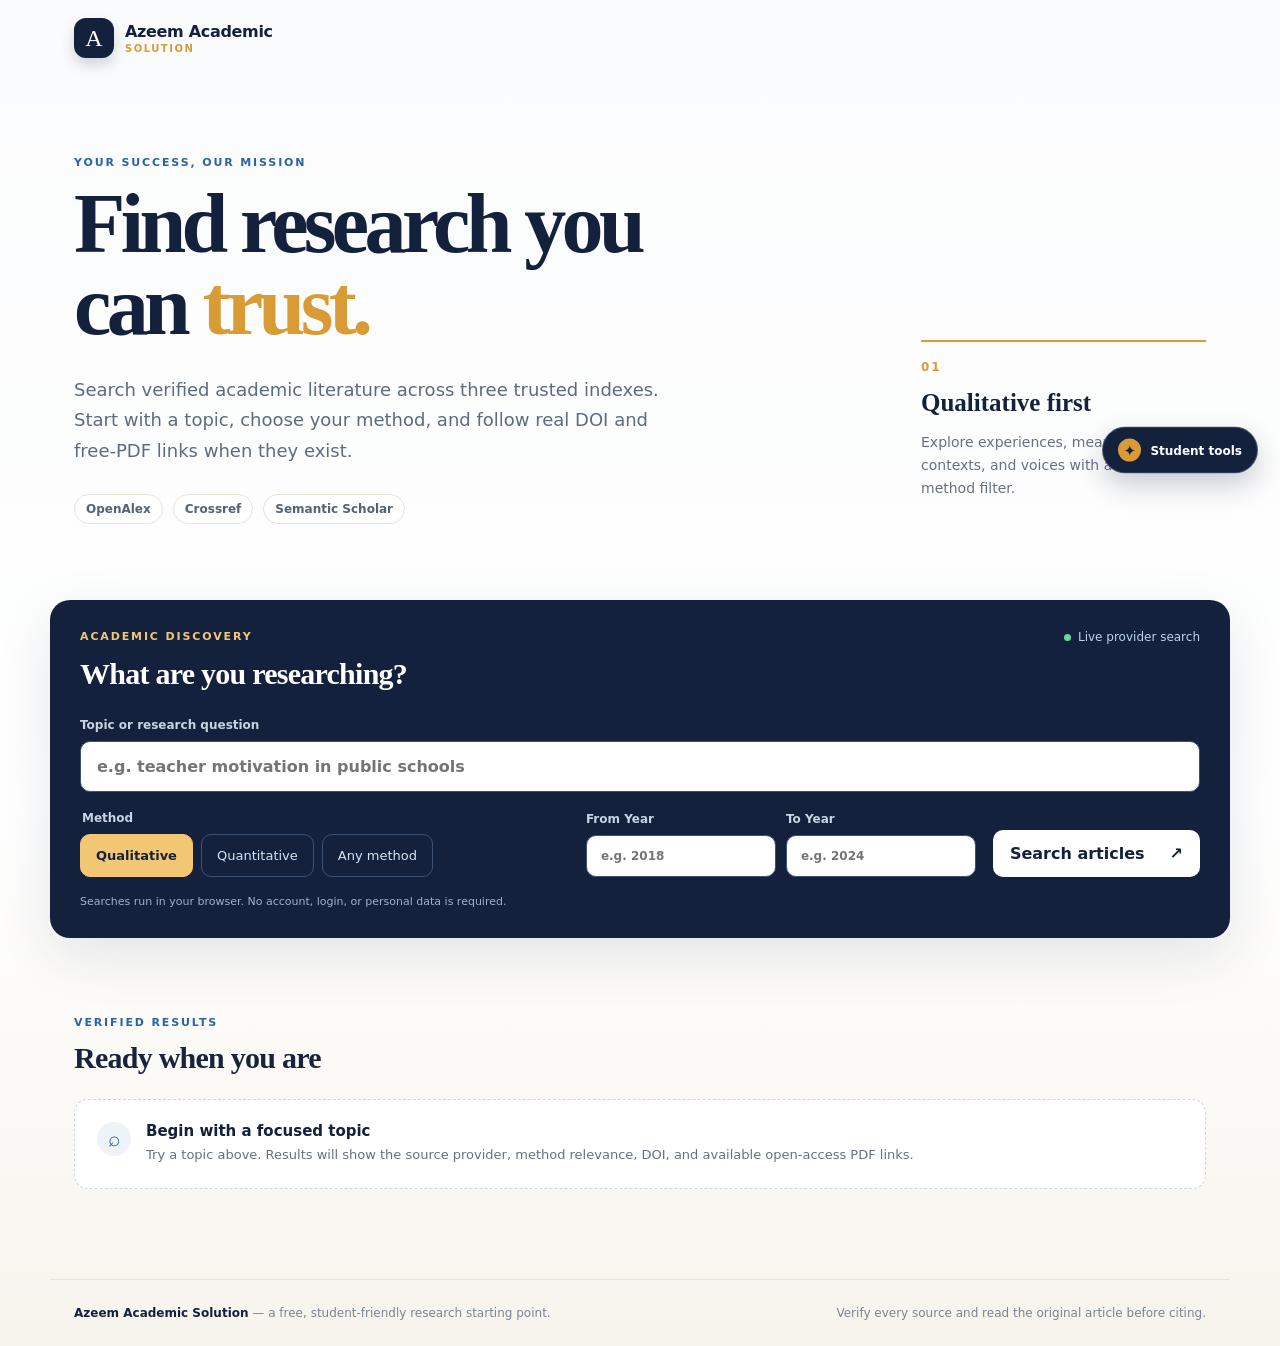
==== commit 795ea18c: "Add offline floating student tools" ====
--- a/index.html
+++ b/index.html
@@ -37,6 +37,17 @@
       <button class="install-button" id="installButton" type="button" hidden>Install app</button>
     </header>
 
+    <aside class="student-tools" aria-label="Student tools">
+      <button class="tools-toggle" id="toolsToggle" type="button" aria-expanded="false" aria-controls="toolsPanel"><span class="tools-toggle-icon">✦</span><span>Student tools</span></button>
+      <div class="tools-panel" id="toolsPanel" hidden>
+        <p class="tools-panel-label">Quick study desk</p>
+        <button class="tool-button" type="button" data-tool="calculator"><span class="tool-icon">∑</span><span><strong>Scientific Calculator</strong><small>Basic and scientific math</small></span></button>
+        <button class="tool-button" type="button" data-tool="gpa"><span class="tool-icon">◎</span><span><strong>GPA Calculator</strong><small>Weighted grade average</small></span></button>
+        <button class="tool-button" type="button" data-tool="timer"><span class="tool-icon">◷</span><span><strong>Study Timer</strong><small>Focus, pause, resume</small></span></button>
+        <button class="tool-button" type="button" data-tool="notes"><span class="tool-icon">✎</span><span><strong>Notes</strong><small>Saved on this device</small></span></button>
+      </div>
+    </aside>
+
     <main>
       <section class="hero" aria-labelledby="page-title">
         <div class="hero-copy">
@@ -73,6 +84,14 @@
       </section>
     </main>
 
+    <div class="tool-modal" id="toolModal" role="dialog" aria-modal="true" aria-labelledby="toolModalTitle" hidden>
+      <div class="tool-modal-backdrop" data-close-tool></div>
+      <section class="tool-modal-card">
+        <div class="tool-modal-header"><div><p class="eyebrow" id="toolModalEyebrow">STUDENT TOOL</p><h2 id="toolModalTitle">Student tool</h2></div><button class="modal-close" type="button" data-close-tool aria-label="Close student tool">×</button></div>
+        <div class="tool-modal-content" id="toolContent"></div>
+      </section>
+    </div>
+
     <footer class="site-footer"><p><strong>Azeem Academic Solution</strong> — a free, student-friendly research starting point.</p><p>Verify every source and read the original article before citing.</p></footer>
     <script src="/app.js" defer></script>
   </body>
--- a/styles.css
+++ b/styles.css
@@ -1 +1,5 @@
 :root{--navy:#14213d;--ink:#17243b;--muted:#667085;--gold:#d89b35;--cream:#f7f4ed;--paper:#fff;--line:#e7e3da;--blue:#2b63a4;--shadow:0 18px 55px rgba(20,33,61,.11);font-family:Inter,ui-sans-serif,system-ui,-apple-system,BlinkMacSystemFont,"Segoe UI",sans-serif;color:var(--ink);background:#fafbfc}*{box-sizing:border-box}body{margin:0;min-width:320px;background:linear-gradient(180deg,#fafbfc 0,#fff 60%,#f7f4ed 100%)}button,input{font:inherit}.site-header{height:76px;max-width:1180px;margin:auto;padding:0 24px;display:flex;align-items:center;justify-content:space-between}.brand{display:flex;align-items:center;gap:11px;color:var(--navy);text-decoration:none}.brand-mark{display:grid;place-items:center;width:40px;height:40px;border-radius:12px;background:var(--navy);color:#fff;font-family:Georgia,serif;font-size:24px;box-shadow:0 7px 14px rgba(20,33,61,.18)}.brand strong,.brand small{display:block}.brand strong{font-size:16px;letter-spacing:-.02em}.brand small{margin-top:2px;color:var(--gold);font-size:10px;font-weight:800;letter-spacing:.15em;text-transform:uppercase}.install-button{border:1px solid #c9d2df;background:#fff;color:var(--navy);padding:9px 14px;border-radius:999px;font-weight:750;cursor:pointer}.hero{max-width:1180px;margin:0 auto;padding:80px 24px 76px;display:grid;grid-template-columns:minmax(0,1fr) 285px;gap:70px;align-items:end}.eyebrow{margin:0 0 14px;color:var(--blue);font-size:11px;font-weight:850;letter-spacing:.17em}.hero h1{max-width:690px;margin:0;color:var(--navy);font:700 clamp(48px,7vw,84px)/.98 Georgia,"Times New Roman",serif;letter-spacing:-.055em}.hero h1 em{color:var(--gold);font-style:normal}.lede{max-width:620px;margin:27px 0 28px;color:#5c6b80;font-size:18px;line-height:1.7}.trust-row{display:flex;gap:10px;flex-wrap:wrap}.trust-row span{padding:7px 11px;border:1px solid var(--line);border-radius:99px;background:#fff;color:#536276;font-size:12px;font-weight:750}.hero-note{border-top:2px solid var(--gold);padding-top:18px;margin-bottom:10px}.note-number{display:block;color:var(--gold);font-size:12px;font-weight:850;letter-spacing:.15em}.hero-note strong{display:block;margin-top:15px;color:var(--navy);font:600 25px Georgia,serif}.hero-note p{color:var(--muted);line-height:1.65;font-size:14px}.search-panel{max-width:1180px;margin:0 auto;padding:30px;background:var(--navy);color:#fff;border-radius:20px;box-shadow:var(--shadow)}.panel-heading{display:flex;justify-content:space-between;gap:20px;align-items:flex-start}.panel-heading .eyebrow{color:#f2c773}.panel-heading h2,.results-heading h2{margin:0;font:600 30px Georgia,serif;letter-spacing:-.025em}.live-dot{font-size:12px;color:#bdd2ed;white-space:nowrap}.live-dot:before{content:"";display:inline-block;width:7px;height:7px;margin-right:7px;border-radius:50%;background:#67d6a1}.search-form{margin-top:27px}.topic-field,.year-field{display:flex;flex-direction:column;gap:9px;color:#c8d4e2;font-size:12px;font-weight:750}.topic-field input,.year-field input{border:1px solid #3d5273;border-radius:10px;background:#fff;color:var(--ink);outline:none}.topic-field input{padding:15px 16px;font-size:16px}.year-field{min-width:190px}.year-field input{padding:13px 14px}.topic-field input:focus,.year-field input:focus{box-shadow:0 0 0 3px rgba(216,155,53,.35);border-color:var(--gold)}.form-row{display:flex;gap:17px;align-items:end;margin-top:19px}.year-range{display:grid;grid-template-columns:repeat(2,minmax(0,1fr));gap:10px;min-width:250px}fieldset{border:0;padding:0;margin:0;flex:1}legend{margin-bottom:9px;color:#c8d4e2;font-size:12px;font-weight:750}.method-options{display:flex;gap:8px;flex-wrap:wrap}.method-options label{cursor:pointer}.method-options input{position:absolute;opacity:0}.method-options span{display:block;padding:13px 15px;border:1px solid #3d5273;border-radius:10px;color:#d7e2ef;font-size:13px}.method-options input:checked+span{border-color:#f2c773;background:#f2c773;color:var(--navy);font-weight:800}.search-button{display:flex;justify-content:space-between;align-items:center;gap:25px;padding:14px 17px;min-width:154px;border:0;border-radius:10px;background:#fff;color:var(--navy);font-weight:850;cursor:pointer}.search-button:hover{background:#f2c773}.privacy-note{margin:18px 0 0;color:#9fb2cb;font-size:11px}.results-section{max-width:1180px;margin:0 auto;padding:78px 24px 90px}.results-heading{display:flex;justify-content:space-between;align-items:end;gap:20px;margin-bottom:24px}.results-heading .eyebrow{margin-bottom:12px}.result-count{color:var(--muted);font-size:13px}.status-card{display:flex;gap:15px;align-items:flex-start;padding:22px;border:1px dashed #ced7e1;border-radius:14px;background:#fff;color:var(--muted)}.status-card strong{display:block;color:var(--navy);font-size:15px}.status-card p{margin:5px 0 0;font-size:13px;line-height:1.6}.status-icon{display:grid;place-items:center;width:34px;height:34px;flex:none;border-radius:50%;background:#eef3f8;color:var(--blue);font-size:21px}.results-grid{display:grid;grid-template-columns:repeat(2,minmax(0,1fr));gap:15px}.article-card{padding:22px;border:1px solid var(--line);border-radius:15px;background:#fff;box-shadow:0 5px 18px rgba(20,33,61,.04)}.article-top{display:flex;justify-content:space-between;gap:12px;align-items:start}.provider{color:var(--blue);font-size:10px;font-weight:850;letter-spacing:.13em;text-transform:uppercase}.method-badge{padding:4px 8px;border-radius:999px;background:#eef6f1;color:#267251;font-size:10px;font-weight:800}.article-card h3{margin:12px 0 9px;color:var(--navy);font:600 21px/1.2 Georgia,serif}.authors,.meta{margin:0;color:var(--muted);font-size:12px;line-height:1.55}.meta{margin-top:8px}.article-actions{display:flex;gap:8px;flex-wrap:wrap;margin-top:17px}.article-actions a{display:inline-flex;padding:8px 10px;border:1px solid #d4dce6;border-radius:8px;color:var(--blue);font-size:12px;font-weight:800;text-decoration:none}.article-actions a:hover{border-color:var(--blue);background:#f5f9fd}.article-actions a.primary{background:var(--navy);border-color:var(--navy);color:#fff}.site-footer{max-width:1180px;margin:auto;padding:24px;border-top:1px solid var(--line);display:flex;justify-content:space-between;gap:20px;color:#7a8492;font-size:12px}.site-footer p{margin:0;line-height:1.5}.site-footer strong{color:var(--navy)}@media(max-width:760px){.hero{display:block;padding-top:52px;padding-bottom:48px}.hero-note{margin-top:45px}.search-panel{border-radius:0;padding:27px 20px}.form-row{display:block}.year-range{margin-top:17px;min-width:0}.year-field{margin-top:0}.search-button{width:100%;margin-top:17px}.results-section{padding-top:55px}.results-heading{display:block}.result-count{display:block;margin-top:10px}.results-grid{grid-template-columns:1fr}.site-footer{display:block}.site-footer p+p{margin-top:7px}.panel-heading{display:block}.live-dot{display:block;margin-top:15px}}
+
+/* Offline student tools */
+.student-tools{position:fixed;right:22px;top:50%;z-index:20;transform:translateY(-50%);display:flex;flex-direction:column;align-items:flex-end;gap:10px}.tools-toggle{display:flex;align-items:center;gap:9px;border:1px solid rgba(255,255,255,.24);border-radius:999px;padding:11px 15px;background:var(--navy);color:#fff;box-shadow:0 12px 28px rgba(20,33,61,.22);font-size:12px;font-weight:800;cursor:pointer;transition:transform .18s ease,background .18s ease}.tools-toggle:hover{background:#203359;transform:translateY(-2px)}.tools-toggle-icon{display:grid;place-items:center;width:23px;height:23px;border-radius:50%;background:var(--gold);color:var(--navy);font-size:15px}.tools-panel{width:265px;padding:13px;border:1px solid rgba(20,33,61,.12);border-radius:16px;background:rgba(255,255,255,.98);box-shadow:0 18px 50px rgba(20,33,61,.2);animation:tools-in .18s ease-out}.tools-panel-label{margin:2px 8px 9px;color:var(--blue);font-size:10px;font-weight:850;letter-spacing:.15em;text-transform:uppercase}.tool-button{display:flex;width:100%;align-items:center;gap:11px;padding:11px 9px;border:0;border-radius:11px;background:transparent;color:var(--navy);text-align:left;cursor:pointer;transition:background .16s ease,transform .16s ease}.tool-button:hover{background:#f3f7fb;transform:translateX(-2px)}.tool-icon{display:grid;place-items:center;width:34px;height:34px;flex:none;border-radius:10px;background:#edf4f9;color:var(--blue);font-size:20px;font-family:Georgia,serif}.tool-button strong,.tool-button small{display:block}.tool-button strong{font-size:12px}.tool-button small{margin-top:3px;color:var(--muted);font-size:10px}.tool-modal{position:fixed;inset:0;z-index:40;display:grid;place-items:center;padding:20px}.tool-modal[hidden],.tools-panel[hidden]{display:none}.tool-modal-backdrop{position:absolute;inset:0;background:rgba(10,19,35,.56);backdrop-filter:blur(3px)}.tool-modal-card{position:relative;width:min(560px,100%);max-height:min(720px,calc(100vh - 40px));overflow:auto;border:1px solid rgba(20,33,61,.12);border-radius:19px;background:#fff;box-shadow:0 25px 80px rgba(10,19,35,.3);animation:modal-in .2s ease-out}.tool-modal-header{display:flex;align-items:flex-start;justify-content:space-between;gap:20px;padding:22px 24px 16px;border-bottom:1px solid var(--line)}.tool-modal-header .eyebrow{margin-bottom:7px}.tool-modal-header h2{margin:0;color:var(--navy);font:600 28px Georgia,serif}.modal-close{width:34px;height:34px;border:0;border-radius:50%;background:#f1f4f7;color:var(--navy);font-size:25px;line-height:1;cursor:pointer}.modal-close:hover{background:#e5edf3}.tool-modal-content{padding:22px 24px 26px}.tool-form-grid{display:grid;grid-template-columns:1fr 1fr;gap:13px}.tool-label{display:flex;flex-direction:column;gap:7px;color:#536276;font-size:12px;font-weight:750}.tool-label.full{grid-column:1/-1}.tool-input,.tool-textarea,.note-input{width:100%;border:1px solid #d4dfe7;border-radius:9px;background:#fff;color:var(--ink);padding:10px 11px;outline:none}.tool-textarea,.note-input{min-height:95px;resize:vertical}.tool-input:focus,.tool-textarea:focus,.note-input:focus{border-color:var(--blue);box-shadow:0 0 0 3px rgba(43,99,164,.12)}.tool-primary,.tool-secondary,.tool-danger{border:0;border-radius:9px;padding:10px 13px;font-size:12px;font-weight:800;cursor:pointer}.tool-primary{background:var(--navy);color:#fff}.tool-primary:hover{background:#203359}.tool-secondary{border:1px solid #d4dfe7;background:#fff;color:var(--navy)}.tool-danger{background:#fff1f1;color:#a33d3d}.tool-actions{display:flex;gap:8px;flex-wrap:wrap;align-items:center;margin-top:15px}.tool-feedback{min-height:19px;margin:12px 0 0;color:var(--blue);font-size:12px}.calc-display{display:block;width:100%;min-height:54px;padding:11px 13px;border:1px solid #d4dfe7;border-radius:10px;background:#f8fafc;color:var(--navy);font:600 24px/1.3 ui-monospace,SFMono-Regular,Menlo,monospace;text-align:right;overflow:auto}.calc-hint{margin:8px 0 13px;color:var(--muted);font-size:11px}.calc-grid{display:grid;grid-template-columns:repeat(5,1fr);gap:7px}.calc-key{min-height:38px;border:1px solid #dbe5ec;border-radius:8px;background:#f8fafc;color:var(--navy);font-weight:750;cursor:pointer}.calc-key:hover{border-color:var(--blue);background:#eef7fc}.calc-key.function{color:var(--blue)}.calc-key.equals{background:var(--navy);color:#fff}.calc-key.wide{grid-column:span 2}.gpa-table{width:100%;border-collapse:collapse}.gpa-table th{padding:0 5px 8px;color:var(--muted);font-size:10px;text-align:left;text-transform:uppercase;letter-spacing:.06em}.gpa-table td{padding:4px}.gpa-table td:first-child{padding-left:0}.gpa-table input{width:100%;padding:9px;border:1px solid #d4dfe7;border-radius:7px;outline:none}.gpa-table input:focus{border-color:var(--blue)}.gpa-remove{border:0;background:transparent;color:#a33d3d;font-size:18px;cursor:pointer}.gpa-result{margin-top:15px;padding:14px;border-radius:11px;background:#f1f7fb;color:var(--navy);font-size:14px}.gpa-result strong{font-size:24px}.timer-wrap{text-align:center}.timer-display{margin:8px 0 18px;color:var(--navy);font:700 clamp(54px,14vw,86px)/1 ui-monospace,SFMono-Regular,Menlo,monospace;letter-spacing:-.08em}.timer-status{margin:0;color:var(--muted);font-size:12px}.timer-settings{display:flex;justify-content:center;gap:8px;align-items:end}.timer-settings .tool-label{width:120px;text-align:left}.note-editor{display:grid;gap:10px}.note-toolbar{display:flex;justify-content:space-between;align-items:center;gap:10px;margin-bottom:13px}.note-toolbar p{margin:0;color:var(--muted);font-size:12px}.notes-list{display:grid;gap:9px;max-height:260px;overflow:auto;margin-top:16px}.note-card{padding:12px 13px;border:1px solid var(--line);border-radius:10px;background:#fbfcfd}.note-card-head{display:flex;justify-content:space-between;gap:10px;align-items:start}.note-card h3{margin:0;color:var(--navy);font-size:14px}.note-card p{margin:7px 0 0;color:var(--muted);font-size:12px;line-height:1.5;white-space:pre-wrap}.note-date{margin-top:9px;color:#99a4b0;font-size:10px}.note-empty{padding:18px;border:1px dashed #d4dfe7;border-radius:10px;color:var(--muted);font-size:12px;text-align:center}@keyframes tools-in{from{opacity:0;transform:translateY(5px)}to{opacity:1;transform:translateY(0)}}@keyframes modal-in{from{opacity:0;transform:translateY(10px) scale(.98)}to{opacity:1;transform:translateY(0) scale(1)}}@media(max-width:760px){.student-tools{right:12px;top:88px;bottom:auto;transform:none;align-items:stretch}.tools-toggle{justify-content:center;padding:10px 13px}.tools-toggle span:nth-child(2){font-size:11px}.tools-panel{position:absolute;right:0;top:49px;bottom:auto;width:min(265px,calc(100vw - 24px))}.tool-modal{padding:10px}.tool-modal-card{max-height:calc(100vh - 20px);border-radius:15px}.tool-modal-header{padding:18px 18px 13px}.tool-modal-content{padding:17px 18px 20px}.tool-form-grid{grid-template-columns:1fr}.tool-label.full{grid-column:auto}.calc-grid{gap:5px}.calc-key{min-height:36px}.site-footer{padding-bottom:100px}}
+@media(prefers-reduced-motion:reduce){.tools-panel,.tool-modal-card{animation:none}.tools-toggle,.tool-button{transition:none}}
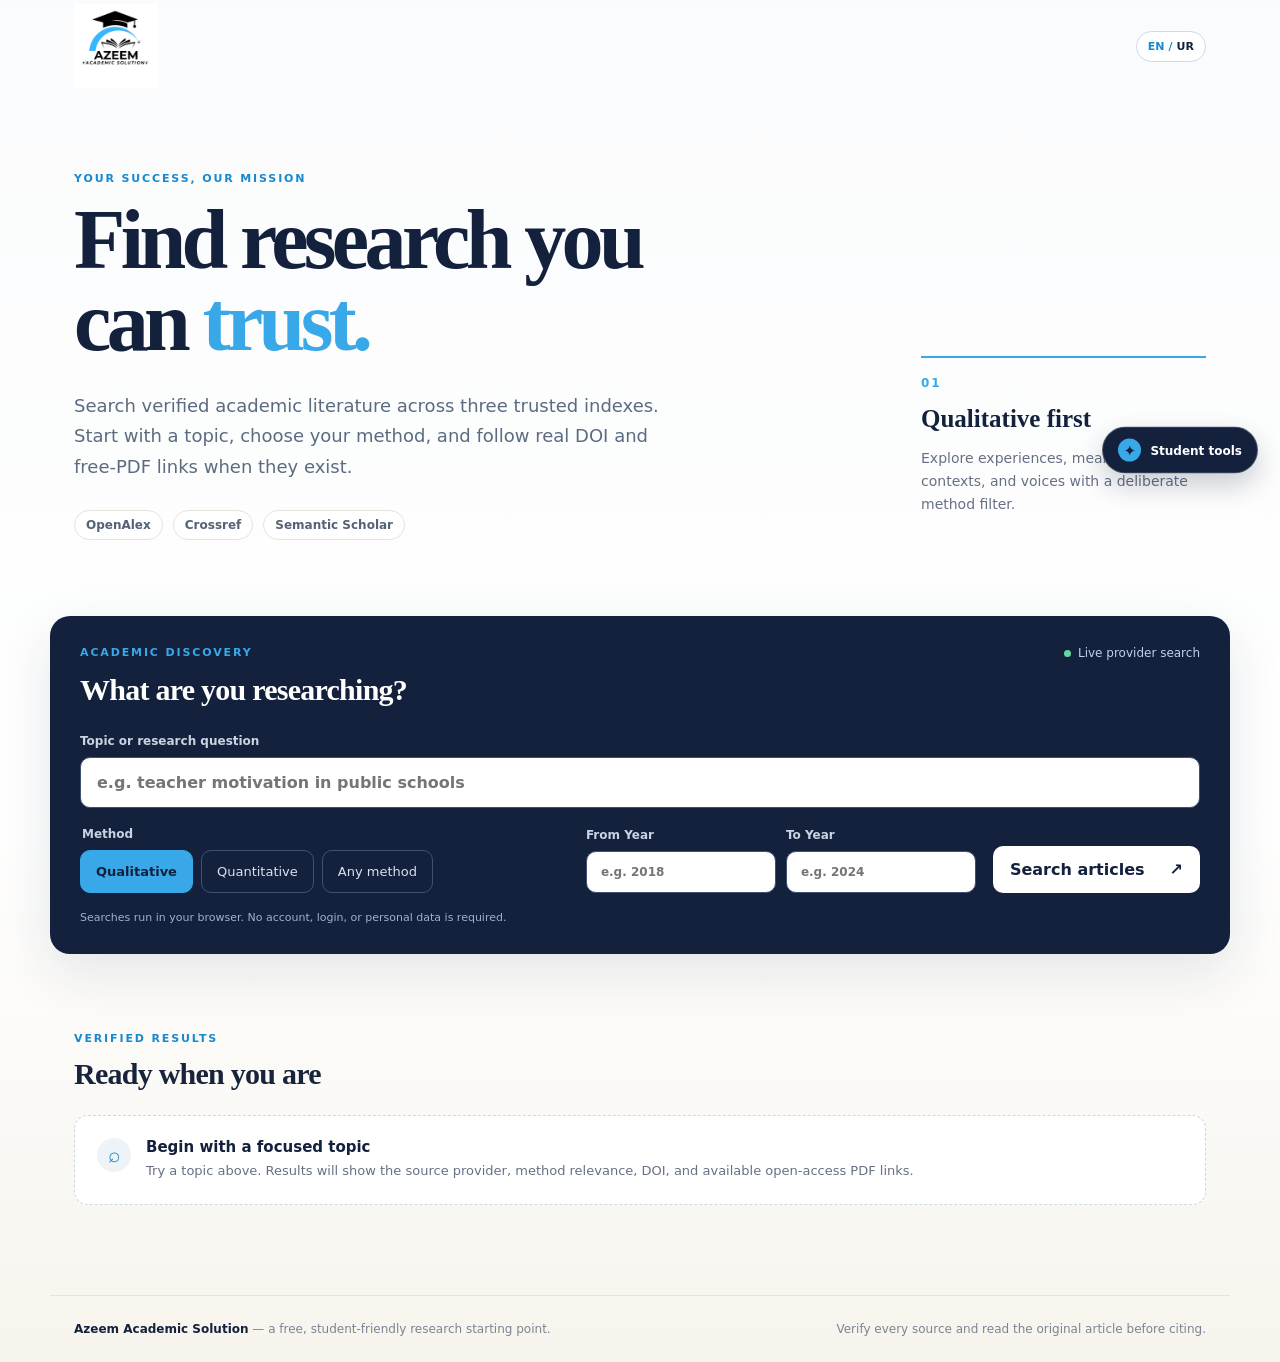
==== commit 68e740b4: "Restore blue branding official logo and language toggle" ====
--- a/index.html
+++ b/index.html
@@ -9,8 +9,8 @@
     <meta name="robots" content="index, follow" />
     <link rel="canonical" href="https://azeem-academic-solution.aezeyr7.workers.dev/" />
     <link rel="manifest" href="/manifest.webmanifest" />
-    <link rel="apple-touch-icon" href="/assets/icon-192.png" />
-    <link rel="icon" type="image/png" href="/assets/icon-192.png" />
+    <link rel="apple-touch-icon" href="/assets/azeem-academic-solution-logo.jpeg" />
+    <link rel="icon" type="image/jpeg" href="/assets/azeem-academic-solution-logo.jpeg" />
     <link rel="preconnect" href="https://api.openalex.org" />
     <link rel="preconnect" href="https://api.crossref.org" />
     <link rel="preconnect" href="https://api.semanticscholar.org" />
@@ -31,55 +31,54 @@
   <body>
     <header class="site-header">
       <a class="brand" href="/" aria-label="Azeem Academic Solution home">
-        <span class="brand-mark">A</span>
-        <span><strong>Azeem Academic</strong><small>Solution</small></span>
+        <img class="brand-logo" src="/assets/azeem-academic-solution-logo.jpeg" alt="Azeem Academic Solution" />
       </a>
-      <button class="install-button" id="installButton" type="button" hidden>Install app</button>
+      <div class="header-actions"><button class="language-toggle" id="languageToggle" type="button" aria-label="Switch language"><span>EN</span><span aria-hidden="true">/</span><strong>UR</strong></button><button class="install-button" id="installButton" type="button" hidden data-i18n="installApp">Install app</button></div>
     </header>
 
     <aside class="student-tools" aria-label="Student tools">
-      <button class="tools-toggle" id="toolsToggle" type="button" aria-expanded="false" aria-controls="toolsPanel"><span class="tools-toggle-icon">✦</span><span>Student tools</span></button>
+      <button class="tools-toggle" id="toolsToggle" type="button" aria-expanded="false" aria-controls="toolsPanel"><span class="tools-toggle-icon">✦</span><span data-i18n="studentTools">Student tools</span></button>
       <div class="tools-panel" id="toolsPanel" hidden>
-        <p class="tools-panel-label">Quick study desk</p>
-        <button class="tool-button" type="button" data-tool="calculator"><span class="tool-icon">∑</span><span><strong>Scientific Calculator</strong><small>Basic and scientific math</small></span></button>
-        <button class="tool-button" type="button" data-tool="gpa"><span class="tool-icon">◎</span><span><strong>GPA Calculator</strong><small>Weighted grade average</small></span></button>
-        <button class="tool-button" type="button" data-tool="timer"><span class="tool-icon">◷</span><span><strong>Study Timer</strong><small>Focus, pause, resume</small></span></button>
-        <button class="tool-button" type="button" data-tool="notes"><span class="tool-icon">✎</span><span><strong>Notes</strong><small>Saved on this device</small></span></button>
+        <p class="tools-panel-label" data-i18n="quickStudyDesk">Quick study desk</p>
+        <button class="tool-button" type="button" data-tool="calculator"><span class="tool-icon">∑</span><span><strong data-i18n="scientificCalculator">Scientific Calculator</strong><small data-i18n="basicScientificMath">Basic and scientific math</small></span></button>
+        <button class="tool-button" type="button" data-tool="gpa"><span class="tool-icon">◎</span><span><strong data-i18n="gpaCalculator">GPA Calculator</strong><small data-i18n="weightedGradeAverage">Weighted grade average</small></span></button>
+        <button class="tool-button" type="button" data-tool="timer"><span class="tool-icon">◷</span><span><strong data-i18n="studyTimer">Study Timer</strong><small data-i18n="focusPauseResume">Focus, pause, resume</small></span></button>
+        <button class="tool-button" type="button" data-tool="notes"><span class="tool-icon">✎</span><span><strong data-i18n="notes">Notes</strong><small data-i18n="savedOnDevice">Saved on this device</small></span></button>
       </div>
     </aside>
 
     <main>
       <section class="hero" aria-labelledby="page-title">
         <div class="hero-copy">
-          <p class="eyebrow">YOUR SUCCESS, OUR MISSION</p>
-          <h1 id="page-title">Find research you can <em>trust.</em></h1>
-          <p class="lede">Search verified academic literature across three trusted indexes. Start with a topic, choose your method, and follow real DOI and free-PDF links when they exist.</p>
+          <p class="eyebrow" data-i18n="tagline">YOUR SUCCESS, OUR MISSION</p>
+          <h1 id="page-title"><span data-i18n="findResearch">Find research you can</span> <em data-i18n="trust">trust.</em></h1>
+          <p class="lede" data-i18n="heroDescription">Search verified academic literature across three trusted indexes. Start with a topic, choose your method, and follow real DOI and free-PDF links when they exist.</p>
           <div class="trust-row" aria-label="Data sources">
             <span>OpenAlex</span><span>Crossref</span><span>Semantic Scholar</span>
           </div>
         </div>
-        <div class="hero-note"><span class="note-number">01</span><strong>Qualitative first</strong><p>Explore experiences, meanings, contexts, and voices with a deliberate method filter.</p></div>
+        <div class="hero-note"><span class="note-number">01</span><strong data-i18n="qualitativeFirst">Qualitative first</strong><p data-i18n="qualitativeDescription">Explore experiences, meanings, contexts, and voices with a deliberate method filter.</p></div>
       </section>
 
       <section class="search-panel" aria-labelledby="search-title">
-        <div class="panel-heading"><div><p class="eyebrow">ACADEMIC DISCOVERY</p><h2 id="search-title">What are you researching?</h2></div><span class="live-dot">Live provider search</span></div>
+        <div class="panel-heading"><div><p class="eyebrow" data-i18n="academicDiscovery">ACADEMIC DISCOVERY</p><h2 id="search-title" data-i18n="whatResearching">What are you researching?</h2></div><span class="live-dot" data-i18n="liveProviderSearch">Live provider search</span></div>
         <form id="searchForm" class="search-form">
-          <label class="topic-field">Topic or research question<input id="topic" name="topic" type="search" required minlength="3" placeholder="e.g. teacher motivation in public schools" autocomplete="off" /></label>
+          <label class="topic-field"><span data-i18n="topicQuestion">Topic or research question</span><input id="topic" name="topic" type="search" required minlength="3" placeholder="e.g. teacher motivation in public schools" autocomplete="off" /></label>
           <div class="form-row">
-            <fieldset><legend>Method</legend><div class="method-options"><label><input type="radio" name="method" value="qualitative" checked /><span>Qualitative</span></label><label><input type="radio" name="method" value="quantitative" /><span>Quantitative</span></label><label><input type="radio" name="method" value="any" /><span>Any method</span></label></div></fieldset>
+            <fieldset><legend data-i18n="method">Method</legend><div class="method-options"><label><input type="radio" name="method" value="qualitative" checked /><span data-i18n="qualitative">Qualitative</span></label><label><input type="radio" name="method" value="quantitative" /><span data-i18n="quantitative">Quantitative</span></label><label><input type="radio" name="method" value="any" /><span data-i18n="anyMethod">Any method</span></label></div></fieldset>
             <div class="year-range" aria-label="Publication year range">
-              <label class="year-field">From Year<input id="fromYear" name="fromYear" type="number" min="1900" max="2100" placeholder="e.g. 2018" /></label>
-              <label class="year-field">To Year<input id="toYear" name="toYear" type="number" min="1900" max="2100" placeholder="e.g. 2024" /></label>
+              <label class="year-field"><span data-i18n="fromYear">From Year</span><input id="fromYear" name="fromYear" type="number" min="1900" max="2100" placeholder="e.g. 2018" /></label>
+              <label class="year-field"><span data-i18n="toYear">To Year</span><input id="toYear" name="toYear" type="number" min="1900" max="2100" placeholder="e.g. 2024" /></label>
             </div>
-            <button class="search-button" type="submit"><span>Search articles</span><span aria-hidden="true">↗</span></button>
+            <button class="search-button" type="submit"><span data-i18n="searchArticles">Search articles</span><span aria-hidden="true">↗</span></button>
           </div>
         </form>
-        <p class="privacy-note">Searches run in your browser. No account, login, or personal data is required.</p>
+        <p class="privacy-note" data-i18n="privacyNote">Searches run in your browser. No account, login, or personal data is required.</p>
       </section>
 
       <section class="results-section" aria-live="polite" aria-busy="false">
-        <div class="results-heading"><div><p class="eyebrow">VERIFIED RESULTS</p><h2 id="resultsTitle">Ready when you are</h2></div><span id="resultCount" class="result-count"></span></div>
-        <div id="status" class="status-card"><span class="status-icon">⌕</span><div><strong>Begin with a focused topic</strong><p>Try a topic above. Results will show the source provider, method relevance, DOI, and available open-access PDF links.</p></div></div>
+        <div class="results-heading"><div><p class="eyebrow" data-i18n="verifiedResults">VERIFIED RESULTS</p><h2 id="resultsTitle" data-i18n="readyWhenYouAre">Ready when you are</h2></div><span id="resultCount" class="result-count"></span></div>
+        <div id="status" class="status-card"><span class="status-icon">⌕</span><div><strong data-i18n="beginFocusedTopic">Begin with a focused topic</strong><p data-i18n="resultsHelp">Try a topic above. Results will show the source provider, method relevance, DOI, and available open-access PDF links.</p></div></div>
         <div id="results" class="results-grid"></div>
       </section>
     </main>
--- a/styles.css
+++ b/styles.css
@@ -1,5 +1,7 @@
-:root{--navy:#14213d;--ink:#17243b;--muted:#667085;--gold:#d89b35;--cream:#f7f4ed;--paper:#fff;--line:#e7e3da;--blue:#2b63a4;--shadow:0 18px 55px rgba(20,33,61,.11);font-family:Inter,ui-sans-serif,system-ui,-apple-system,BlinkMacSystemFont,"Segoe UI",sans-serif;color:var(--ink);background:#fafbfc}*{box-sizing:border-box}body{margin:0;min-width:320px;background:linear-gradient(180deg,#fafbfc 0,#fff 60%,#f7f4ed 100%)}button,input{font:inherit}.site-header{height:76px;max-width:1180px;margin:auto;padding:0 24px;display:flex;align-items:center;justify-content:space-between}.brand{display:flex;align-items:center;gap:11px;color:var(--navy);text-decoration:none}.brand-mark{display:grid;place-items:center;width:40px;height:40px;border-radius:12px;background:var(--navy);color:#fff;font-family:Georgia,serif;font-size:24px;box-shadow:0 7px 14px rgba(20,33,61,.18)}.brand strong,.brand small{display:block}.brand strong{font-size:16px;letter-spacing:-.02em}.brand small{margin-top:2px;color:var(--gold);font-size:10px;font-weight:800;letter-spacing:.15em;text-transform:uppercase}.install-button{border:1px solid #c9d2df;background:#fff;color:var(--navy);padding:9px 14px;border-radius:999px;font-weight:750;cursor:pointer}.hero{max-width:1180px;margin:0 auto;padding:80px 24px 76px;display:grid;grid-template-columns:minmax(0,1fr) 285px;gap:70px;align-items:end}.eyebrow{margin:0 0 14px;color:var(--blue);font-size:11px;font-weight:850;letter-spacing:.17em}.hero h1{max-width:690px;margin:0;color:var(--navy);font:700 clamp(48px,7vw,84px)/.98 Georgia,"Times New Roman",serif;letter-spacing:-.055em}.hero h1 em{color:var(--gold);font-style:normal}.lede{max-width:620px;margin:27px 0 28px;color:#5c6b80;font-size:18px;line-height:1.7}.trust-row{display:flex;gap:10px;flex-wrap:wrap}.trust-row span{padding:7px 11px;border:1px solid var(--line);border-radius:99px;background:#fff;color:#536276;font-size:12px;font-weight:750}.hero-note{border-top:2px solid var(--gold);padding-top:18px;margin-bottom:10px}.note-number{display:block;color:var(--gold);font-size:12px;font-weight:850;letter-spacing:.15em}.hero-note strong{display:block;margin-top:15px;color:var(--navy);font:600 25px Georgia,serif}.hero-note p{color:var(--muted);line-height:1.65;font-size:14px}.search-panel{max-width:1180px;margin:0 auto;padding:30px;background:var(--navy);color:#fff;border-radius:20px;box-shadow:var(--shadow)}.panel-heading{display:flex;justify-content:space-between;gap:20px;align-items:flex-start}.panel-heading .eyebrow{color:#f2c773}.panel-heading h2,.results-heading h2{margin:0;font:600 30px Georgia,serif;letter-spacing:-.025em}.live-dot{font-size:12px;color:#bdd2ed;white-space:nowrap}.live-dot:before{content:"";display:inline-block;width:7px;height:7px;margin-right:7px;border-radius:50%;background:#67d6a1}.search-form{margin-top:27px}.topic-field,.year-field{display:flex;flex-direction:column;gap:9px;color:#c8d4e2;font-size:12px;font-weight:750}.topic-field input,.year-field input{border:1px solid #3d5273;border-radius:10px;background:#fff;color:var(--ink);outline:none}.topic-field input{padding:15px 16px;font-size:16px}.year-field{min-width:190px}.year-field input{padding:13px 14px}.topic-field input:focus,.year-field input:focus{box-shadow:0 0 0 3px rgba(216,155,53,.35);border-color:var(--gold)}.form-row{display:flex;gap:17px;align-items:end;margin-top:19px}.year-range{display:grid;grid-template-columns:repeat(2,minmax(0,1fr));gap:10px;min-width:250px}fieldset{border:0;padding:0;margin:0;flex:1}legend{margin-bottom:9px;color:#c8d4e2;font-size:12px;font-weight:750}.method-options{display:flex;gap:8px;flex-wrap:wrap}.method-options label{cursor:pointer}.method-options input{position:absolute;opacity:0}.method-options span{display:block;padding:13px 15px;border:1px solid #3d5273;border-radius:10px;color:#d7e2ef;font-size:13px}.method-options input:checked+span{border-color:#f2c773;background:#f2c773;color:var(--navy);font-weight:800}.search-button{display:flex;justify-content:space-between;align-items:center;gap:25px;padding:14px 17px;min-width:154px;border:0;border-radius:10px;background:#fff;color:var(--navy);font-weight:850;cursor:pointer}.search-button:hover{background:#f2c773}.privacy-note{margin:18px 0 0;color:#9fb2cb;font-size:11px}.results-section{max-width:1180px;margin:0 auto;padding:78px 24px 90px}.results-heading{display:flex;justify-content:space-between;align-items:end;gap:20px;margin-bottom:24px}.results-heading .eyebrow{margin-bottom:12px}.result-count{color:var(--muted);font-size:13px}.status-card{display:flex;gap:15px;align-items:flex-start;padding:22px;border:1px dashed #ced7e1;border-radius:14px;background:#fff;color:var(--muted)}.status-card strong{display:block;color:var(--navy);font-size:15px}.status-card p{margin:5px 0 0;font-size:13px;line-height:1.6}.status-icon{display:grid;place-items:center;width:34px;height:34px;flex:none;border-radius:50%;background:#eef3f8;color:var(--blue);font-size:21px}.results-grid{display:grid;grid-template-columns:repeat(2,minmax(0,1fr));gap:15px}.article-card{padding:22px;border:1px solid var(--line);border-radius:15px;background:#fff;box-shadow:0 5px 18px rgba(20,33,61,.04)}.article-top{display:flex;justify-content:space-between;gap:12px;align-items:start}.provider{color:var(--blue);font-size:10px;font-weight:850;letter-spacing:.13em;text-transform:uppercase}.method-badge{padding:4px 8px;border-radius:999px;background:#eef6f1;color:#267251;font-size:10px;font-weight:800}.article-card h3{margin:12px 0 9px;color:var(--navy);font:600 21px/1.2 Georgia,serif}.authors,.meta{margin:0;color:var(--muted);font-size:12px;line-height:1.55}.meta{margin-top:8px}.article-actions{display:flex;gap:8px;flex-wrap:wrap;margin-top:17px}.article-actions a{display:inline-flex;padding:8px 10px;border:1px solid #d4dce6;border-radius:8px;color:var(--blue);font-size:12px;font-weight:800;text-decoration:none}.article-actions a:hover{border-color:var(--blue);background:#f5f9fd}.article-actions a.primary{background:var(--navy);border-color:var(--navy);color:#fff}.site-footer{max-width:1180px;margin:auto;padding:24px;border-top:1px solid var(--line);display:flex;justify-content:space-between;gap:20px;color:#7a8492;font-size:12px}.site-footer p{margin:0;line-height:1.5}.site-footer strong{color:var(--navy)}@media(max-width:760px){.hero{display:block;padding-top:52px;padding-bottom:48px}.hero-note{margin-top:45px}.search-panel{border-radius:0;padding:27px 20px}.form-row{display:block}.year-range{margin-top:17px;min-width:0}.year-field{margin-top:0}.search-button{width:100%;margin-top:17px}.results-section{padding-top:55px}.results-heading{display:block}.result-count{display:block;margin-top:10px}.results-grid{grid-template-columns:1fr}.site-footer{display:block}.site-footer p+p{margin-top:7px}.panel-heading{display:block}.live-dot{display:block;margin-top:15px}}
+:root{--navy:#14213d;--ink:#17243b;--muted:#667085;--gold:#38a8e8;--cream:#f7f4ed;--paper:#fff;--line:#e7e3da;--blue:#1689cf;--shadow:0 18px 55px rgba(20,33,61,.11);font-family:Inter,ui-sans-serif,system-ui,-apple-system,BlinkMacSystemFont,"Segoe UI",sans-serif;color:var(--ink);background:#fafbfc}*{box-sizing:border-box}body{margin:0;min-width:320px;background:linear-gradient(180deg,#fafbfc 0,#fff 60%,#f7f4ed 100%)}button,input{font:inherit}.site-header{height:92px;max-width:1180px;margin:auto;padding:0 24px;display:flex;align-items:center;justify-content:space-between}.brand{display:flex;align-items:center;gap:11px;color:var(--navy);text-decoration:none}.brand-logo{display:block;width:270px;height:84px;object-fit:contain;object-position:left center}.header-actions{display:flex;align-items:center;gap:10px}.language-toggle{display:inline-flex;align-items:center;gap:4px;border:1px solid #c9dce9;border-radius:999px;padding:8px 11px;background:#fff;color:var(--blue);font-size:11px;font-weight:850;cursor:pointer}.language-toggle strong{color:var(--navy)}.language-toggle:hover{background:#eef8fd}.brand-mark{display:grid;place-items:center;width:40px;height:40px;border-radius:12px;background:var(--navy);color:#fff;font-family:Georgia,serif;font-size:24px;box-shadow:0 7px 14px rgba(20,33,61,.18)}.brand strong,.brand small{display:block}.brand strong{font-size:16px;letter-spacing:-.02em}.brand small{margin-top:2px;color:var(--gold);font-size:10px;font-weight:800;letter-spacing:.15em;text-transform:uppercase}.install-button{border:1px solid #c9d2df;background:#fff;color:var(--navy);padding:9px 14px;border-radius:999px;font-weight:750;cursor:pointer}.hero{max-width:1180px;margin:0 auto;padding:80px 24px 76px;display:grid;grid-template-columns:minmax(0,1fr) 285px;gap:70px;align-items:end}.eyebrow{margin:0 0 14px;color:var(--blue);font-size:11px;font-weight:850;letter-spacing:.17em}.hero h1{max-width:690px;margin:0;color:var(--navy);font:700 clamp(48px,7vw,84px)/.98 Georgia,"Times New Roman",serif;letter-spacing:-.055em}.hero h1 em{color:var(--gold);font-style:normal}.lede{max-width:620px;margin:27px 0 28px;color:#5c6b80;font-size:18px;line-height:1.7}.trust-row{display:flex;gap:10px;flex-wrap:wrap}.trust-row span{padding:7px 11px;border:1px solid var(--line);border-radius:99px;background:#fff;color:#536276;font-size:12px;font-weight:750}.hero-note{border-top:2px solid var(--gold);padding-top:18px;margin-bottom:10px}.note-number{display:block;color:var(--gold);font-size:12px;font-weight:850;letter-spacing:.15em}.hero-note strong{display:block;margin-top:15px;color:var(--navy);font:600 25px Georgia,serif}.hero-note p{color:var(--muted);line-height:1.65;font-size:14px}.search-panel{max-width:1180px;margin:0 auto;padding:30px;background:var(--navy);color:#fff;border-radius:20px;box-shadow:var(--shadow)}.panel-heading{display:flex;justify-content:space-between;gap:20px;align-items:flex-start}.panel-heading .eyebrow{color:#38a8e8}.panel-heading h2,.results-heading h2{margin:0;font:600 30px Georgia,serif;letter-spacing:-.025em}.live-dot{font-size:12px;color:#bdd2ed;white-space:nowrap}.live-dot:before{content:"";display:inline-block;width:7px;height:7px;margin-right:7px;border-radius:50%;background:#67d6a1}.search-form{margin-top:27px}.topic-field,.year-field{display:flex;flex-direction:column;gap:9px;color:#c8d4e2;font-size:12px;font-weight:750}.topic-field input,.year-field input{border:1px solid #3d5273;border-radius:10px;background:#fff;color:var(--ink);outline:none}.topic-field input{padding:15px 16px;font-size:16px}.year-field{min-width:190px}.year-field input{padding:13px 14px}.topic-field input:focus,.year-field input:focus{box-shadow:0 0 0 3px rgba(56,168,232,.35);border-color:var(--gold)}.form-row{display:flex;gap:17px;align-items:end;margin-top:19px}.year-range{display:grid;grid-template-columns:repeat(2,minmax(0,1fr));gap:10px;min-width:250px}fieldset{border:0;padding:0;margin:0;flex:1}legend{margin-bottom:9px;color:#c8d4e2;font-size:12px;font-weight:750}.method-options{display:flex;gap:8px;flex-wrap:wrap}.method-options label{cursor:pointer}.method-options input{position:absolute;opacity:0}.method-options span{display:block;padding:13px 15px;border:1px solid #3d5273;border-radius:10px;color:#d7e2ef;font-size:13px}.method-options input:checked+span{border-color:#38a8e8;background:#38a8e8;color:var(--navy);font-weight:800}.search-button{display:flex;justify-content:space-between;align-items:center;gap:25px;padding:14px 17px;min-width:154px;border:0;border-radius:10px;background:#fff;color:var(--navy);font-weight:850;cursor:pointer}.search-button:hover{background:#38a8e8}.privacy-note{margin:18px 0 0;color:#9fb2cb;font-size:11px}.results-section{max-width:1180px;margin:0 auto;padding:78px 24px 90px}.results-heading{display:flex;justify-content:space-between;align-items:end;gap:20px;margin-bottom:24px}.results-heading .eyebrow{margin-bottom:12px}.result-count{color:var(--muted);font-size:13px}.status-card{display:flex;gap:15px;align-items:flex-start;padding:22px;border:1px dashed #ced7e1;border-radius:14px;background:#fff;color:var(--muted)}.status-card strong{display:block;color:var(--navy);font-size:15px}.status-card p{margin:5px 0 0;font-size:13px;line-height:1.6}.status-icon{display:grid;place-items:center;width:34px;height:34px;flex:none;border-radius:50%;background:#eef3f8;color:var(--blue);font-size:21px}.results-grid{display:grid;grid-template-columns:repeat(2,minmax(0,1fr));gap:15px}.article-card{padding:22px;border:1px solid var(--line);border-radius:15px;background:#fff;box-shadow:0 5px 18px rgba(20,33,61,.04)}.article-top{display:flex;justify-content:space-between;gap:12px;align-items:start}.provider{color:var(--blue);font-size:10px;font-weight:850;letter-spacing:.13em;text-transform:uppercase}.method-badge{padding:4px 8px;border-radius:999px;background:#eef6f1;color:#267251;font-size:10px;font-weight:800}.article-card h3{margin:12px 0 9px;color:var(--navy);font:600 21px/1.2 Georgia,serif}.authors,.meta{margin:0;color:var(--muted);font-size:12px;line-height:1.55}.meta{margin-top:8px}.article-actions{display:flex;gap:8px;flex-wrap:wrap;margin-top:17px}.article-actions a{display:inline-flex;padding:8px 10px;border:1px solid #d4dce6;border-radius:8px;color:var(--blue);font-size:12px;font-weight:800;text-decoration:none}.article-actions a:hover{border-color:var(--blue);background:#f5f9fd}.article-actions a.primary{background:var(--navy);border-color:var(--navy);color:#fff}.site-footer{max-width:1180px;margin:auto;padding:24px;border-top:1px solid var(--line);display:flex;justify-content:space-between;gap:20px;color:#7a8492;font-size:12px}.site-footer p{margin:0;line-height:1.5}.site-footer strong{color:var(--navy)}@media(max-width:760px){.site-header{height:auto;min-height:92px;padding-top:9px;padding-bottom:9px}.brand-logo{width:210px;height:68px}.header-actions{gap:6px}.language-toggle{padding:7px 8px}.hero{display:block;padding-top:52px;padding-bottom:48px}.hero-note{margin-top:45px}.search-panel{border-radius:0;padding:27px 20px}.form-row{display:block}.year-range{margin-top:17px;min-width:0}.year-field{margin-top:0}.search-button{width:100%;margin-top:17px}.results-section{padding-top:55px}.results-heading{display:block}.result-count{display:block;margin-top:10px}.results-grid{grid-template-columns:1fr}.site-footer{display:block}.site-footer p+p{margin-top:7px}.panel-heading{display:block}.live-dot{display:block;margin-top:15px}}
 
 /* Offline student tools */
 .student-tools{position:fixed;right:22px;top:50%;z-index:20;transform:translateY(-50%);display:flex;flex-direction:column;align-items:flex-end;gap:10px}.tools-toggle{display:flex;align-items:center;gap:9px;border:1px solid rgba(255,255,255,.24);border-radius:999px;padding:11px 15px;background:var(--navy);color:#fff;box-shadow:0 12px 28px rgba(20,33,61,.22);font-size:12px;font-weight:800;cursor:pointer;transition:transform .18s ease,background .18s ease}.tools-toggle:hover{background:#203359;transform:translateY(-2px)}.tools-toggle-icon{display:grid;place-items:center;width:23px;height:23px;border-radius:50%;background:var(--gold);color:var(--navy);font-size:15px}.tools-panel{width:265px;padding:13px;border:1px solid rgba(20,33,61,.12);border-radius:16px;background:rgba(255,255,255,.98);box-shadow:0 18px 50px rgba(20,33,61,.2);animation:tools-in .18s ease-out}.tools-panel-label{margin:2px 8px 9px;color:var(--blue);font-size:10px;font-weight:850;letter-spacing:.15em;text-transform:uppercase}.tool-button{display:flex;width:100%;align-items:center;gap:11px;padding:11px 9px;border:0;border-radius:11px;background:transparent;color:var(--navy);text-align:left;cursor:pointer;transition:background .16s ease,transform .16s ease}.tool-button:hover{background:#f3f7fb;transform:translateX(-2px)}.tool-icon{display:grid;place-items:center;width:34px;height:34px;flex:none;border-radius:10px;background:#edf4f9;color:var(--blue);font-size:20px;font-family:Georgia,serif}.tool-button strong,.tool-button small{display:block}.tool-button strong{font-size:12px}.tool-button small{margin-top:3px;color:var(--muted);font-size:10px}.tool-modal{position:fixed;inset:0;z-index:40;display:grid;place-items:center;padding:20px}.tool-modal[hidden],.tools-panel[hidden]{display:none}.tool-modal-backdrop{position:absolute;inset:0;background:rgba(10,19,35,.56);backdrop-filter:blur(3px)}.tool-modal-card{position:relative;width:min(560px,100%);max-height:min(720px,calc(100vh - 40px));overflow:auto;border:1px solid rgba(20,33,61,.12);border-radius:19px;background:#fff;box-shadow:0 25px 80px rgba(10,19,35,.3);animation:modal-in .2s ease-out}.tool-modal-header{display:flex;align-items:flex-start;justify-content:space-between;gap:20px;padding:22px 24px 16px;border-bottom:1px solid var(--line)}.tool-modal-header .eyebrow{margin-bottom:7px}.tool-modal-header h2{margin:0;color:var(--navy);font:600 28px Georgia,serif}.modal-close{width:34px;height:34px;border:0;border-radius:50%;background:#f1f4f7;color:var(--navy);font-size:25px;line-height:1;cursor:pointer}.modal-close:hover{background:#e5edf3}.tool-modal-content{padding:22px 24px 26px}.tool-form-grid{display:grid;grid-template-columns:1fr 1fr;gap:13px}.tool-label{display:flex;flex-direction:column;gap:7px;color:#536276;font-size:12px;font-weight:750}.tool-label.full{grid-column:1/-1}.tool-input,.tool-textarea,.note-input{width:100%;border:1px solid #d4dfe7;border-radius:9px;background:#fff;color:var(--ink);padding:10px 11px;outline:none}.tool-textarea,.note-input{min-height:95px;resize:vertical}.tool-input:focus,.tool-textarea:focus,.note-input:focus{border-color:var(--blue);box-shadow:0 0 0 3px rgba(43,99,164,.12)}.tool-primary,.tool-secondary,.tool-danger{border:0;border-radius:9px;padding:10px 13px;font-size:12px;font-weight:800;cursor:pointer}.tool-primary{background:var(--navy);color:#fff}.tool-primary:hover{background:#203359}.tool-secondary{border:1px solid #d4dfe7;background:#fff;color:var(--navy)}.tool-danger{background:#fff1f1;color:#a33d3d}.tool-actions{display:flex;gap:8px;flex-wrap:wrap;align-items:center;margin-top:15px}.tool-feedback{min-height:19px;margin:12px 0 0;color:var(--blue);font-size:12px}.calc-display{display:block;width:100%;min-height:54px;padding:11px 13px;border:1px solid #d4dfe7;border-radius:10px;background:#f8fafc;color:var(--navy);font:600 24px/1.3 ui-monospace,SFMono-Regular,Menlo,monospace;text-align:right;overflow:auto}.calc-hint{margin:8px 0 13px;color:var(--muted);font-size:11px}.calc-grid{display:grid;grid-template-columns:repeat(5,1fr);gap:7px}.calc-key{min-height:38px;border:1px solid #dbe5ec;border-radius:8px;background:#f8fafc;color:var(--navy);font-weight:750;cursor:pointer}.calc-key:hover{border-color:var(--blue);background:#eef7fc}.calc-key.function{color:var(--blue)}.calc-key.equals{background:var(--navy);color:#fff}.calc-key.wide{grid-column:span 2}.gpa-table{width:100%;border-collapse:collapse}.gpa-table th{padding:0 5px 8px;color:var(--muted);font-size:10px;text-align:left;text-transform:uppercase;letter-spacing:.06em}.gpa-table td{padding:4px}.gpa-table td:first-child{padding-left:0}.gpa-table input{width:100%;padding:9px;border:1px solid #d4dfe7;border-radius:7px;outline:none}.gpa-table input:focus{border-color:var(--blue)}.gpa-remove{border:0;background:transparent;color:#a33d3d;font-size:18px;cursor:pointer}.gpa-result{margin-top:15px;padding:14px;border-radius:11px;background:#f1f7fb;color:var(--navy);font-size:14px}.gpa-result strong{font-size:24px}.timer-wrap{text-align:center}.timer-display{margin:8px 0 18px;color:var(--navy);font:700 clamp(54px,14vw,86px)/1 ui-monospace,SFMono-Regular,Menlo,monospace;letter-spacing:-.08em}.timer-status{margin:0;color:var(--muted);font-size:12px}.timer-settings{display:flex;justify-content:center;gap:8px;align-items:end}.timer-settings .tool-label{width:120px;text-align:left}.note-editor{display:grid;gap:10px}.note-toolbar{display:flex;justify-content:space-between;align-items:center;gap:10px;margin-bottom:13px}.note-toolbar p{margin:0;color:var(--muted);font-size:12px}.notes-list{display:grid;gap:9px;max-height:260px;overflow:auto;margin-top:16px}.note-card{padding:12px 13px;border:1px solid var(--line);border-radius:10px;background:#fbfcfd}.note-card-head{display:flex;justify-content:space-between;gap:10px;align-items:start}.note-card h3{margin:0;color:var(--navy);font-size:14px}.note-card p{margin:7px 0 0;color:var(--muted);font-size:12px;line-height:1.5;white-space:pre-wrap}.note-date{margin-top:9px;color:#99a4b0;font-size:10px}.note-empty{padding:18px;border:1px dashed #d4dfe7;border-radius:10px;color:var(--muted);font-size:12px;text-align:center}@keyframes tools-in{from{opacity:0;transform:translateY(5px)}to{opacity:1;transform:translateY(0)}}@keyframes modal-in{from{opacity:0;transform:translateY(10px) scale(.98)}to{opacity:1;transform:translateY(0) scale(1)}}@media(max-width:760px){.student-tools{right:12px;top:88px;bottom:auto;transform:none;align-items:stretch}.tools-toggle{justify-content:center;padding:10px 13px}.tools-toggle span:nth-child(2){font-size:11px}.tools-panel{position:absolute;right:0;top:49px;bottom:auto;width:min(265px,calc(100vw - 24px))}.tool-modal{padding:10px}.tool-modal-card{max-height:calc(100vh - 20px);border-radius:15px}.tool-modal-header{padding:18px 18px 13px}.tool-modal-content{padding:17px 18px 20px}.tool-form-grid{grid-template-columns:1fr}.tool-label.full{grid-column:auto}.calc-grid{gap:5px}.calc-key{min-height:36px}.site-footer{padding-bottom:100px}}
 @media(prefers-reduced-motion:reduce){.tools-panel,.tool-modal-card{animation:none}.tools-toggle,.tool-button{transition:none}}
+
+[dir="rtl"]{font-family:Tahoma,"Noto Nastaliq Urdu",Arial,sans-serif}[dir="rtl"] .brand-logo{object-position:right center}[dir="rtl"] .panel-heading,[dir="rtl"] .results-heading,[dir="rtl"] .tool-modal-header{direction:rtl}[dir="rtl"] .tools-panel,[dir="rtl"] .tool-modal-content{text-align:right}[dir="rtl"] .tool-button{text-align:right}[dir="rtl"] .student-tools{left:22px;right:auto;align-items:flex-start}[dir="rtl"] .article-top,[dir="rtl"] .article-actions{direction:rtl}@media(max-width:760px){[dir="rtl"] .student-tools{left:12px;right:auto}}
